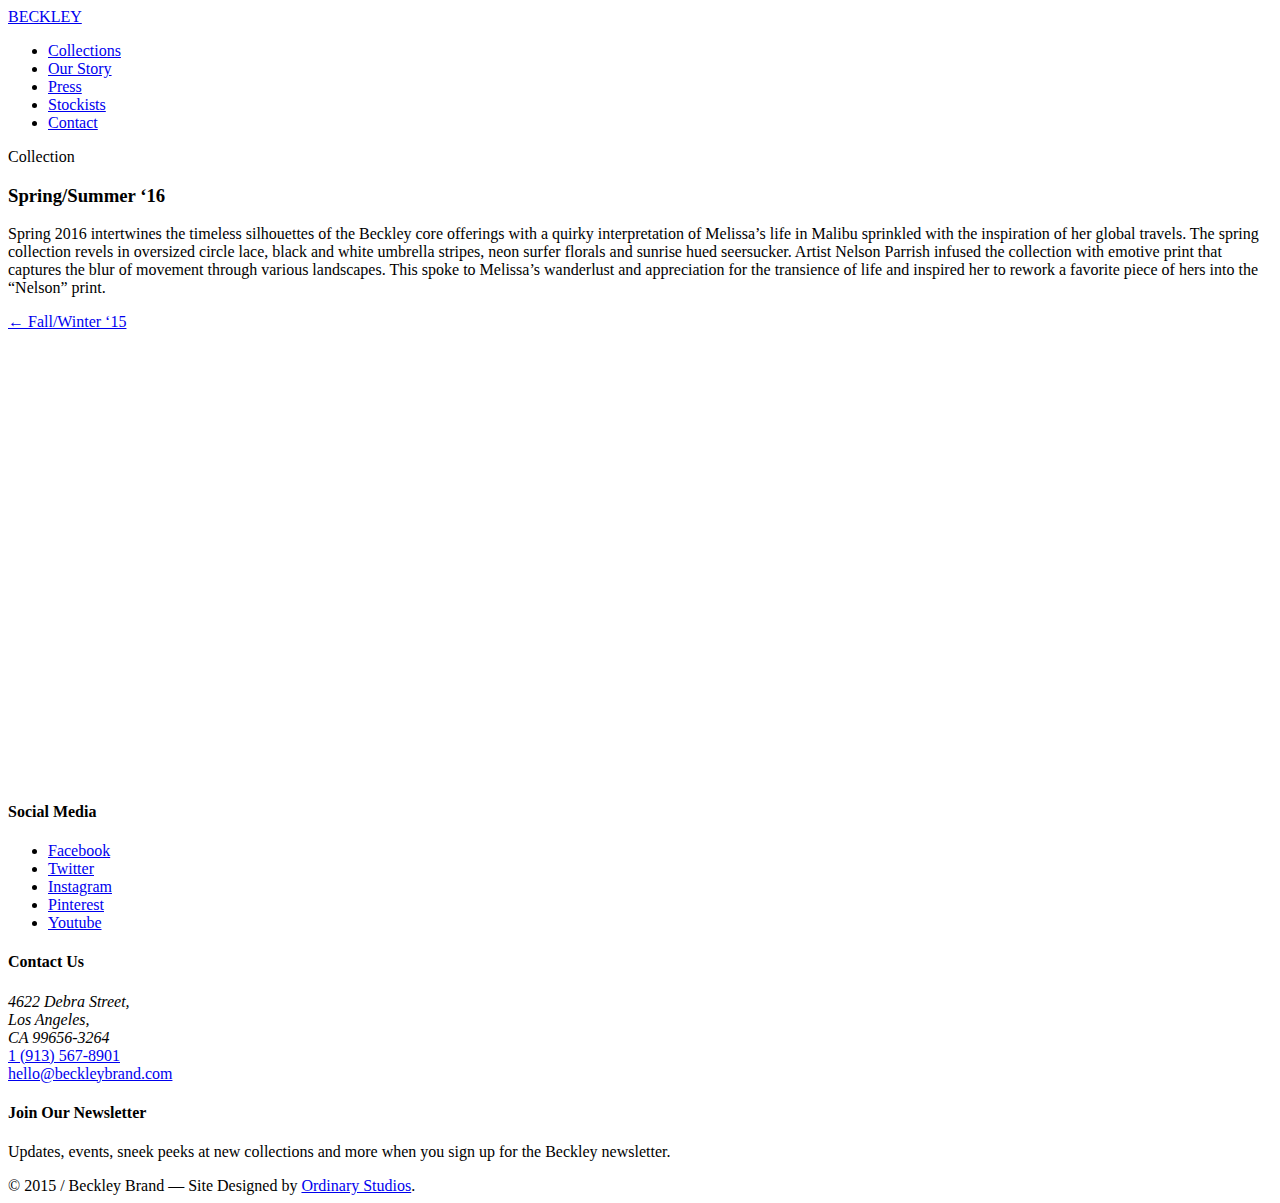
==== collections/index.html @ 103907e0 "Update styles" ====
<!doctype html>
<html>
    <head>
        <meta charset="utf-8">
        <meta http-equiv="x-ua-compatible" content="ie=edge">
        <title>Beckley</title>
        <meta name="description" content="">
        <meta name="viewport" content="width=device-width, initial-scale=1">
        <link rel="stylesheet" href="//ordinarystudios.com/beckley/styles/main.css">
    </head>
    <body>
    <header data-top="background: rgba(255,255,255,0);" data-100="background: rgba(255,255,255,.6);" class="header">
    <div class="grid">
        <div class="grid__item">
            <a href="//ordinarystudios.com/beckley/" class="brand left">BECKLEY</a>
            <ul class="grid__item primary-nav one-whole lap--two-thirds  desk--five-twelfths right">
                <li class="nav__item"><a href="//ordinarystudios.com/beckley/collections/" class="nav__link">Collections</a></li>
                <li class="nav__item"><a href="//ordinarystudios.com/beckley/our-story/" class="nav__link">Our Story</a></li>
                <li class="nav__item"><a href="//ordinarystudios.com/beckley/press/" class="nav__link">Press</a></li>
                <li class="nav__item"><a href="//ordinarystudios.com/beckley/stockists/" class="nav__link">Stockists</a></li>
                <li class="nav__item"><a href="//ordinarystudios.com/beckley/contact/" class="nav__link">Contact</a></li>
            </ul>
        </div>
    </div>
</header>
<div id="skrollr-body">
<div class="grid collection"><!-- 
	 --><div class="grid__item palm--one-whole one-third collection-copy collection-copy-fixed" id="collection-copy">
		<div class="collection-spacer"><span>Collection</span></div>
		<div class="collection-description">
			<h3>Spring/Summer &lsquo;16</h3>
			<p>Spring 2016 intertwines the timeless silhouettes of the Beckley core offerings with a quirky interpretation of Melissa&rsquo;s life in Malibu sprinkled with the inspiration of her global travels. The spring collection revels in oversized circle lace, black and white umbrella stripes, neon surfer florals and sunrise hued seersucker. Artist Nelson Parrish infused the collection with emotive print that captures the blur of movement through various landscapes. This spoke to Melissa&rsquo;s wanderlust and appreciation for the transience of life and inspired her to rework a favorite piece of hers into the “Nelson” print.</p>
		</div>
		<div class="collection-nav">
			<a href="//ordinarystudios.com/beckley/collections/fw15/">&larr; Fall/Winter &lsquo;15</a>
		</div>
	</div><!-- 
	 --><div class="grid__item collection-imagery"><!-- 
		 --><div class="grid" id="masonry" data-columns><!-- 
			 --><div class="collection-imagery__image">
				<img src="//ordinarystudios.com/beckley/images/collections/ss16/small/20s.jpg" data-image="//ordinarystudios.com/beckley/images/collections/ss16/large/20.jpg" data-caption="Billy Blazer in Striker Stripe/<br>Parker Pant in Striker Stipe" alt="">
			</div><!-- 
			 --><div class="collection-imagery__image">
				<img src="//ordinarystudios.com/beckley/images/collections/ss16/small/1s.jpg" data-image="//ordinarystudios.com/beckley/images/collections/ss16/large/1.jpg" data-caption="Main Blouse in Pacific Kipper Stripe/<br>Uni Pant in Bleach Circle Lace" alt="">
			</div><!-- 
			 --><div class="collection-imagery__image">
				<img src="//ordinarystudios.com/beckley/images/collections/ss16/small/3s.jpg" data-image="//ordinarystudios.com/beckley/images/collections/ss16/large/3.jpg" data-caption="Gwen Tank in Bleach Circle Lace/<br>Uni Pant in Ink Drummer Twill" alt="">
			</div><!-- 
			 --><div class="collection-imagery__image">
				<img src="//ordinarystudios.com/beckley/images/collections/ss16/small/4s.jpg" data-image="//ordinarystudios.com/beckley/images/collections/ss16/large/4.jpg" data-caption="Lynn Blouse in Pacific Kipper Stripe/<br>Rae Skirt in Sunrise Seersucker" alt="">
			</div><!-- 
			 --><div class="collection-imagery__image">
				<img src="//ordinarystudios.com/beckley/images/collections/ss16/small/5s.jpg" data-image="//ordinarystudios.com/beckley/images/collections/ss16/large/5.jpg" data-caption="Fern Tank in Parrish Print Crepe de Chine/<br>Meadow Shorts in Parish Print Poplin" alt="">
			</div><!-- 
			 --><div class="collection-imagery__image">
				<img src="//ordinarystudios.com/beckley/images/collections/ss16/small/6s.jpg" data-image="//ordinarystudios.com/beckley/images/collections/ss16/large/6.jpg" data-caption="Fern Tank in Parrish Print Crepe de Chine/<br>Meadow Shorts in Parish Print Poplin" alt="">
			</div><!-- 
			 --><div class="collection-imagery__image">
				<img src="//ordinarystudios.com/beckley/images/collections/ss16/small/7s.jpg" data-image="//ordinarystudios.com/beckley/images/collections/ss16/large/7.jpg" data-caption="Leva Blazer in Neon Surfer Jacquard/<br>Parker Pant in Neon Surfer Jacquard" alt="">
			</div><!-- 
			 --><div class="collection-imagery__image">
				<img src="//ordinarystudios.com/beckley/images/collections/ss16/small/8s.jpg" data-image="//ordinarystudios.com/beckley/images/collections/ss16/large/8.jpg" data-caption="Main Blouse in Ink Drummer Twill/<br>Bianca Shorts in Striker Stripe" alt="">
			</div><!-- 
			 --><div class="collection-imagery__image">
				<img src="//ordinarystudios.com/beckley/images/collections/ss16/small/9s.jpg" data-image="//ordinarystudios.com/beckley/images/collections/ss16/large/9.jpg" data-caption="Linda Jumpsuit in Tide Denim" alt="">
			</div><!-- 
			 --><div class="collection-imagery__image">
				<img src="//ordinarystudios.com/beckley/images/collections/ss16/small/10s.jpg" data-image="//ordinarystudios.com/beckley/images/collections/ss16/large/10.jpg" data-caption="Lynn Blouse in Bleach Solid Poplin" alt="">
			</div><!-- 
			 --><div class="collection-imagery__image">
				<img src="//ordinarystudios.com/beckley/images/collections/ss16/small/11s.jpg" data-image="//ordinarystudios.com/beckley/images/collections/ss16/large/11.jpg" data-caption="Lynn Blouse in Coral Crepe de Chine/<br>Meadow Shorts in Ink Stretch Cotton" alt="">
			</div><!-- 
			 --><div class="collection-imagery__image">
				<img src="//ordinarystudios.com/beckley/images/collections/ss16/small/12s.jpg" data-image="//ordinarystudios.com/beckley/images/collections/ss16/large/12.jpg" data-caption="Linda Jumpsuit in Ink Circle Lace" alt="">
			</div><!-- 
			 --><div class="collection-imagery__image">
				<img src="//ordinarystudios.com/beckley/images/collections/ss16/small/13s.jpg" data-image="//ordinarystudios.com/beckley/images/collections/ss16/large/13.jpg" data-caption="Freemont Dress in Pacific Kipper Stripe" alt="">
			</div><!-- 
			 --><div class="collection-imagery__image">
				<img src="//ordinarystudios.com/beckley/images/collections/ss16/small/14s.jpg" data-image="//ordinarystudios.com/beckley/images/collections/ss16/large/14.jpg" data-caption="Freemont Dress in Pacific Kipper Stripe" alt="">
			</div><!-- 
			 --><div class="collection-imagery__image">
				<img src="//ordinarystudios.com/beckley/images/collections/ss16/small/15s.jpg" data-image="//ordinarystudios.com/beckley/images/collections/ss16/large/15.jpg" data-caption="Cyia Romper in Sunrise Seersucker" alt="">
			</div><!-- 
			 --><div class="collection-imagery__image">
				<img src="//ordinarystudios.com/beckley/images/collections/ss16/small/16s.jpg" data-image="//ordinarystudios.com/beckley/images/collections/ss16/large/16.jpg" data-caption="India Dress in Coral Crepe de Chine" alt="">
			</div><!-- 
			 --><div class="collection-imagery__image">
				<img src="//ordinarystudios.com/beckley/images/collections/ss16/small/17s.jpg" data-image="//ordinarystudios.com/beckley/images/collections/ss16/large/17.jpg" data-caption="India Dress in Parrish Print Crepe de Chine" alt="">
			</div><!-- 
			 --><div class="collection-imagery__image">
				<img src="//ordinarystudios.com/beckley/images/collections/ss16/small/18s.jpg" data-image="//ordinarystudios.com/beckley/images/collections/ss16/large/18.jpg" data-caption="Fern Blouse in Bleach Crepe de Chine" alt="">
			</div><!-- 
			 --><div class="collection-imagery__image">
				<img src="//ordinarystudios.com/beckley/images/collections/ss16/small/2s.jpg" data-image="//ordinarystudios.com/beckley/images/collections/ss16/large/2.jpg" data-caption="Allyn Dress in Bleach Circle Lace" alt="">
			</div><!-- 
			 --><div class="collection-imagery__image">
				<img src="//ordinarystudios.com/beckley/images/collections/ss16/small/19s.jpg" data-image="//ordinarystudios.com/beckley/images/collections/ss16/large/19.jpg" data-caption="Virginia Blouse in Bleach Poplin/<br>Stella Skirt in Ink Circle Lace" alt="">
			</div><!-- 
			 --><div class="collection-imagery__image">
				<img src="//ordinarystudios.com/beckley/images/collections/ss16/small/21s.jpg" data-image="//ordinarystudios.com/beckley/images/collections/ss16/large/21.jpg" data-caption="Ginny Blouse in Tide Denim/<br>Leva Blazer in Tide Denim" alt="">
			</div><!-- 
			 --><div class="collection-imagery__image">
				<img src="//ordinarystudios.com/beckley/images/collections/ss16/small/22s.jpg" data-image="//ordinarystudios.com/beckley/images/collections/ss16/large/22.jpg" data-caption="Ginny Blouse in Tide Denim/<br>Leva Blazer in Tide Denim/<br>Bianca Shorts in Tide Denim" alt="">
			</div><!-- 
			 --><div class="collection-imagery__image">
				<img src="//ordinarystudios.com/beckley/images/collections/ss16/small/23s.jpg" data-image="//ordinarystudios.com/beckley/images/collections/ss16/large/23.jpg" data-caption="Lynn Blouse in Ink Crepe de Chine/<br>Parker Pant in Striker Stripe" alt="">
			</div><!-- 
			 --><div class="collection-imagery__image">
				<img src="//ordinarystudios.com/beckley/images/collections/ss16/small/24s.jpg" data-image="//ordinarystudios.com/beckley/images/collections/ss16/large/24.jpg" data-caption="Lynn Blouse in Ink Crepe de Chine/<br>Parker Pant in Striker Stripe" alt="">
			</div><!-- 
			 --><div class="collection-imagery__image">
				<img src="//ordinarystudios.com/beckley/images/collections/ss16/small/25s.jpg" data-image="//ordinarystudios.com/beckley/images/collections/ss16/large/25.jpg" data-caption="Ginny Blouse in Bleach Poplin/<br>Rae Skirt in Parish Print Crepe de Chine" alt="">
			</div><!-- 
		 --></div><!-- 
	 --></div><!-- 
 --></div>

<footer>
	<!-- <div id="instafeed"></div> -->
	<div data-150-end="opacity: 0;" data-end="opacity: 1;" class="grid"><!-- 
		 <div class="grid__item one-half lap--one-quarter desk--one-quarter">
			<h4>Company Links</h4>
			<ul class="serif">
				<li><a href="#">About Us</a></li>
				<li><a href="#">Terms &amp; Conditions</a></li>
				<li><a href="#">Privacy Policy</a></li>
				<li><a href="#">Press &amp; Media Kit</a></li>
				<li><a href="#">Wholesale</a></li>
			</ul>
		</div>
		 --><div class="grid__item one-half lap--one-third desk--one-third">
			<h4>Social Media</h4>
			<ul class="serif">
				<li><a target="_blank" href="//facebook.com/beckleybrand">Facebook</a></li>
				<li><a target="_blank" href="//twitter.com/beckleybrand">Twitter</a></li>
				<li><a target="_blank" href="//instagram.com/beckleybrand">Instagram</a></li>
				<li><a target="_blank" href="//pinterest.com/beckleybrand">Pinterest</a></li>
				<li><a target="_blank" href="//youtube.com/beckleybrand">Youtube</a></li>
			</ul>
		</div><!-- 
		 --><div class="grid__item one-half lap--one-third desk--one-third">
			<h4>Contact Us</h4>
			<address class="serif">
				4622 Debra Street,<br>
				Los Angeles,<br>
				CA 99656-3264
			</address>
			<a class="serif" href="tel:+19135678901">1 (913) 567-8901</a><br>
			<a class="serif" href="mailto:hello@beckleybrand.com">hello@beckleybrand.com</a>
		</div><!-- 
		 --><div class="grid__item one-half lap--one-third desk--one-third">
			<h4>Join Our Newsletter</h4>
			<p class="serif">Updates, events, sneek peeks at new collections and more when you sign up for the Beckley newsletter.</p>
		</div><!--
	 --><div class="grid__item legal">
	 	&copy; 2015 / Beckley Brand — Site Designed by <a href="//ordinarystudios.com">Ordinary Studios</a>.
	 </div><!-- 
	 --></div>
</footer>		</div>
        <script src="//ajax.googleapis.com/ajax/libs/jquery/1.11.2/jquery.min.js"></script>
        <script>window.jQuery || document.write('<script src="js/vendor/jquery-1.11.2.min.js"><\/script>')</script>
        <script src="//ordinarystudios.com/beckley/scripts/plugins.js"></script>
        <script src="//ordinarystudios.com/beckley/scripts/main.js"></script>
    </body>
</html>
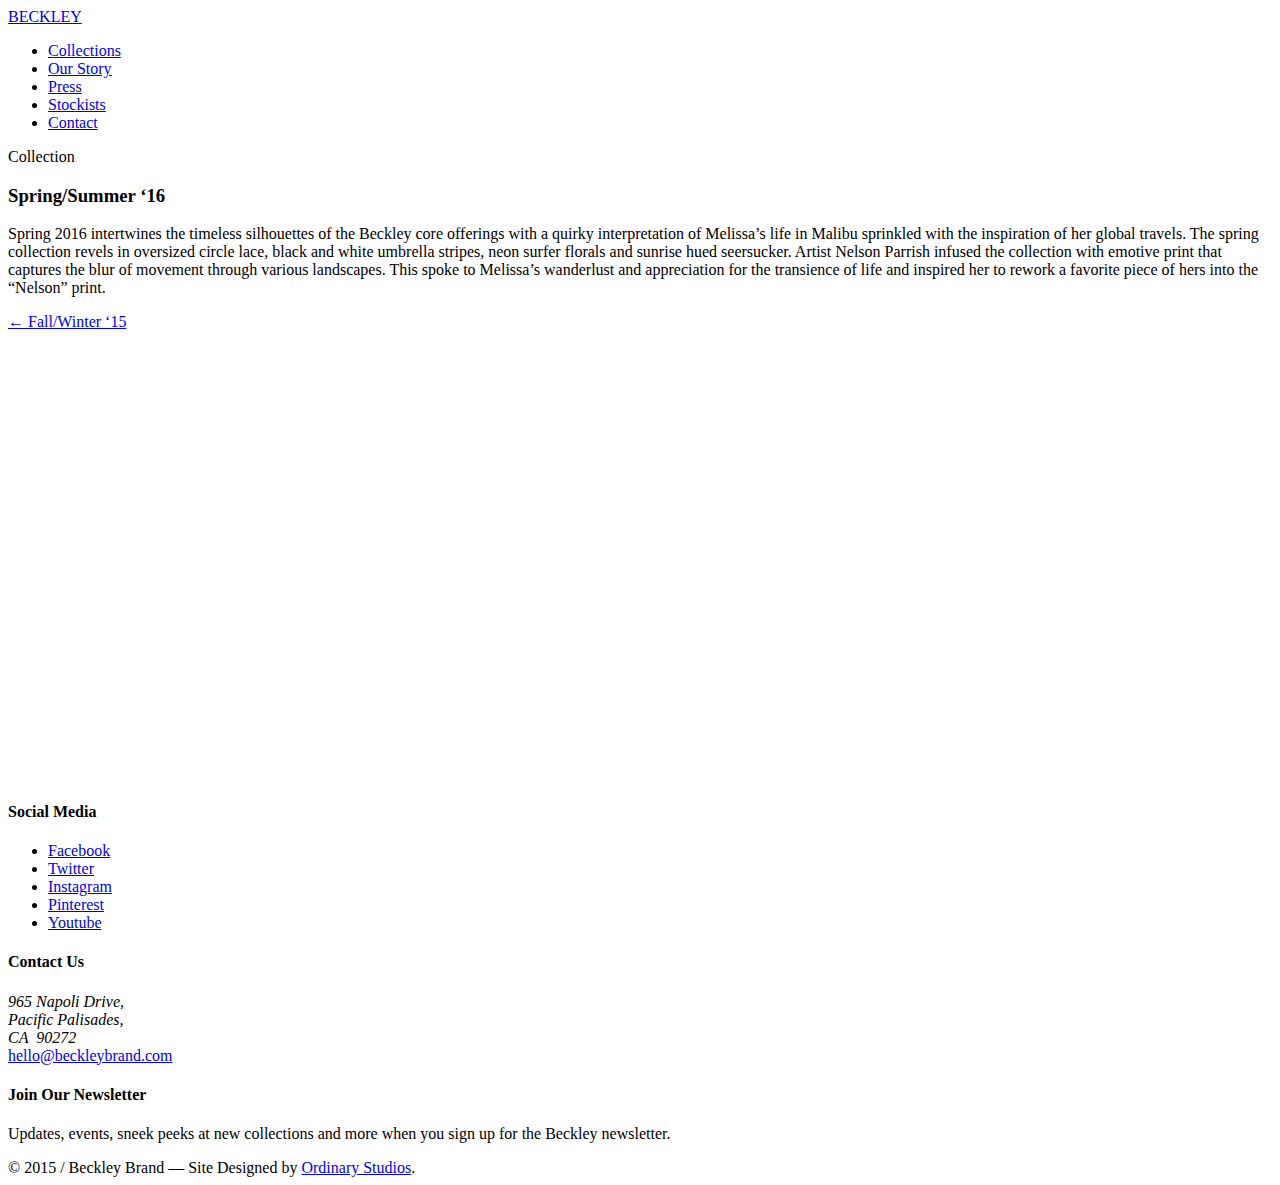
==== commit 36dc1d18: "Frontend Update" ====
--- a/collections/index.html
+++ b/collections/index.html
@@ -142,12 +142,12 @@
 		 --><div class="grid__item one-half lap--one-third desk--one-third">
 			<h4>Contact Us</h4>
 			<address class="serif">
-				4622 Debra Street,<br>
-				Los Angeles,<br>
+				965 Napoli Drive,<br>
+				Pacific Palisades,<br>
 				CA -99656-3264
+ 90272
 			</address>
-			<a class="serif" href="tel:+19135678901">1 (913) 567-8901</a><br>
+			<!-- <a class="serif" href="tel:+19135678901">1 (913) 567-8901</a><br> -->
 			<a class="serif" href="mailto:hello@beckleybrand.com">hello@beckleybrand.com</a>
 		</div><!-- 
 		 --><div class="grid__item one-half lap--one-third desk--one-third">
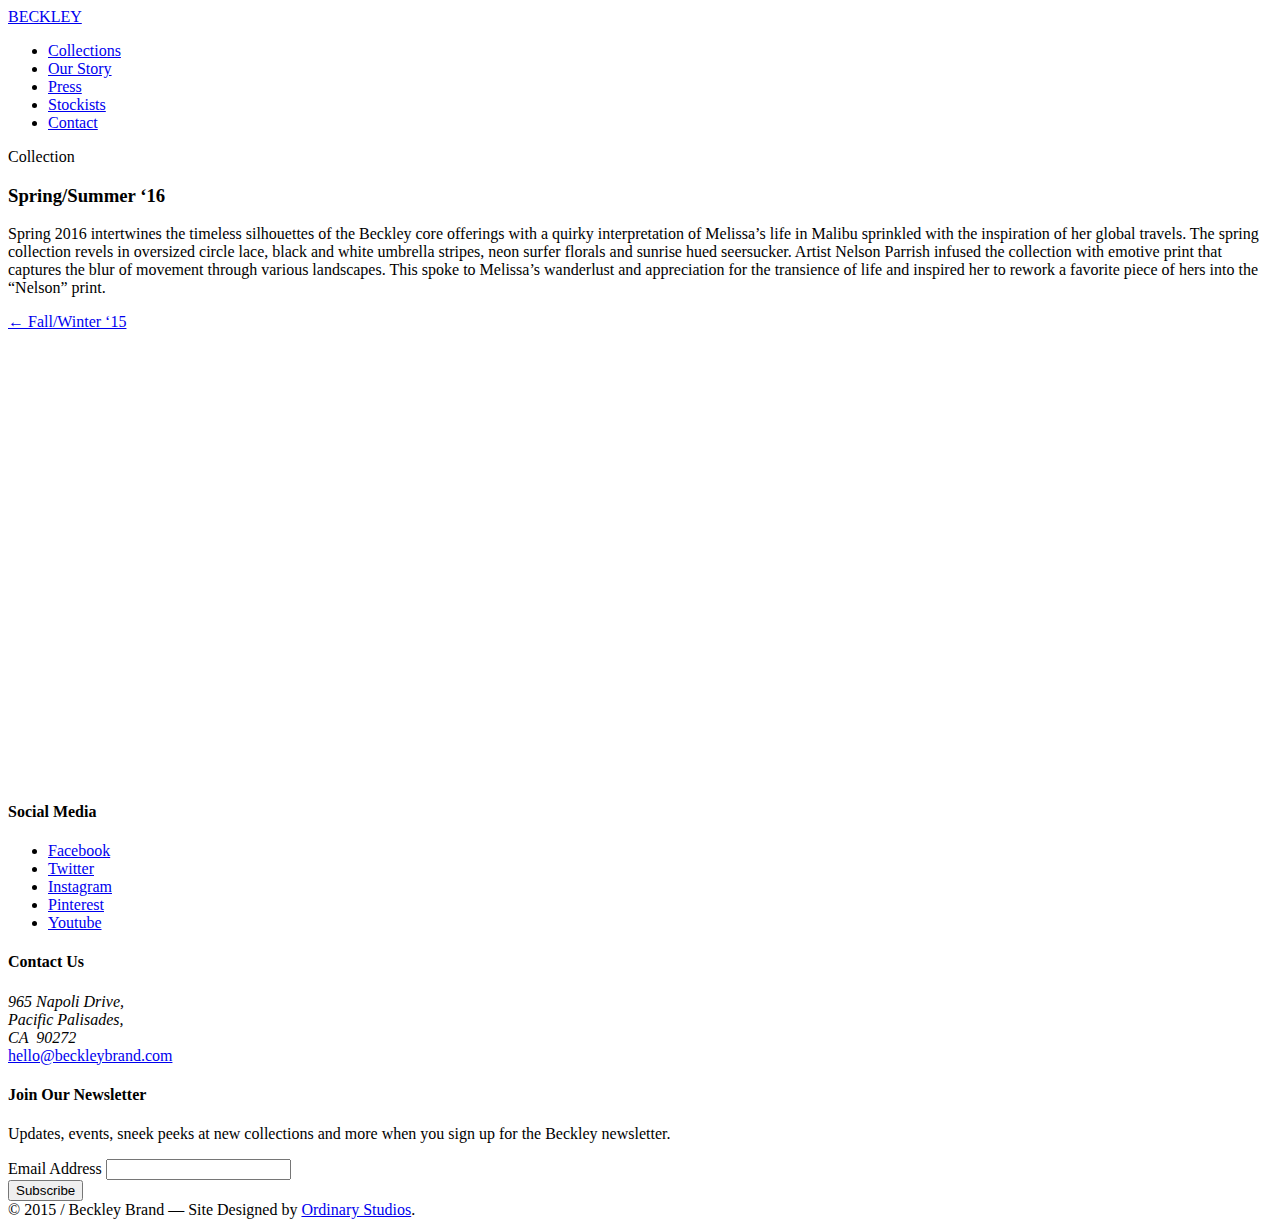
==== commit 29f8b3b6: "Frontend Update" ====
--- a/collections/index.html
+++ b/collections/index.html
@@ -12,13 +12,13 @@
     <header data-top="background: rgba(255,255,255,0);" data-100="background: rgba(255,255,255,.6);" class="header">
     <div class="grid">
         <div class="grid__item">
-            <a href="//ordinarystudios.com/beckley/" class="brand left">BECKLEY</a>
+            <a href="//beckleybrand.com/" class="brand left">BECKLEY</a>
             <ul class="grid__item primary-nav one-whole lap--two-thirds  desk--five-twelfths right">
-                <li class="nav__item"><a href="//ordinarystudios.com/beckley/collections/" class="nav__link">Collections</a></li>
-                <li class="nav__item"><a href="//ordinarystudios.com/beckley/our-story/" class="nav__link">Our Story</a></li>
-                <li class="nav__item"><a href="//ordinarystudios.com/beckley/press/" class="nav__link">Press</a></li>
-                <li class="nav__item"><a href="//ordinarystudios.com/beckley/stockists/" class="nav__link">Stockists</a></li>
-                <li class="nav__item"><a href="//ordinarystudios.com/beckley/contact/" class="nav__link">Contact</a></li>
+                <li class="nav__item"><a href="//beckleybrand.com/collections/" class="nav__link">Collections</a></li>
+                <li class="nav__item"><a href="//beckleybrand.com/our-story/" class="nav__link">Our Story</a></li>
+                <li class="nav__item"><a href="//beckleybrand.com/press/" class="nav__link">Press</a></li>
+                <li class="nav__item"><a href="//beckleybrand.com/stockists/" class="nav__link">Stockists</a></li>
+                <li class="nav__item"><a href="//beckleybrand.com/contact/" class="nav__link">Contact</a></li>
             </ul>
         </div>
     </div>
@@ -32,7 +32,7 @@
 			<p>Spring 2016 intertwines the timeless silhouettes of the Beckley core offerings with a quirky interpretation of Melissa&rsquo;s life in Malibu sprinkled with the inspiration of her global travels. The spring collection revels in oversized circle lace, black and white umbrella stripes, neon surfer florals and sunrise hued seersucker. Artist Nelson Parrish infused the collection with emotive print that captures the blur of movement through various landscapes. This spoke to Melissa&rsquo;s wanderlust and appreciation for the transience of life and inspired her to rework a favorite piece of hers into the “Nelson” print.</p>
 		</div>
 		<div class="collection-nav">
-			<a href="//ordinarystudios.com/beckley/collections/fw15/">&larr; Fall/Winter &lsquo;15</a>
+			<a href="//beckleybrand.com/collections/fw15/">&larr; Fall/Winter &lsquo;15</a>
 		</div>
 	</div><!-- 
 	 --><div class="grid__item collection-imagery"><!-- 
@@ -116,8 +116,8 @@
 	 --></div><!-- 
  --></div>
 
+<div id="instafeed"></div>
 <footer>
-	<!-- <div id="instafeed"></div> -->
 	<div data-150-end="opacity: 0;" data-end="opacity: 1;" class="grid"><!-- 
 		 <div class="grid__item one-half lap--one-quarter desk--one-quarter">
 			<h4>Company Links</h4>
@@ -153,6 +153,26 @@
 		 --><div class="grid__item one-half lap--one-third desk--one-third">
 			<h4>Join Our Newsletter</h4>
 			<p class="serif">Updates, events, sneek peeks at new collections and more when you sign up for the Beckley newsletter.</p>
+			<!-- Begin MailChimp Signup Form -->
+			<div id="mc_embed_signup">
+			<form action="//beckleybrand.us10.list-manage.com/subscribe/post?u=00d7909f00e49a43dd3214e8d&amp;id=51a4577d6b" method="post" id="mc-embedded-subscribe-form" name="mc-embedded-subscribe-form" class="validate" target="_blank" novalidate>
+			    <div id="mc_embed_signup_scroll">
+				
+			<div class="mc-field-group">
+				<label for="mce-EMAIL">Email Address </label>
+				<input type="email" value="" name="EMAIL" class="required email" id="mce-EMAIL">
+			</div>
+				<div id="mce-responses" class="clear">
+					<div class="response" id="mce-error-response" style="display:none"></div>
+					<div class="response" id="mce-success-response" style="display:none"></div>
+				</div>    <!-- real people should not fill this in and expect good things - do not remove this or risk form bot signups-->
+			    <div style="position: absolute; left: -5000px;"><input type="text" name="b_00d7909f00e49a43dd3214e8d_51a4577d6b" tabindex="-1" value=""></div>
+			    <div class="clear"><input type="submit" value="Subscribe" name="subscribe" id="mc-embedded-subscribe" class="button"></div>
+			    </div>
+			</form>
+			</div>
+
+			<!--End mc_embed_signup-->
 		</div><!--
 	 --><div class="grid__item legal">
 	 	&copy; 2015 / Beckley Brand — Site Designed by <a href="//ordinarystudios.com">Ordinary Studios</a>.
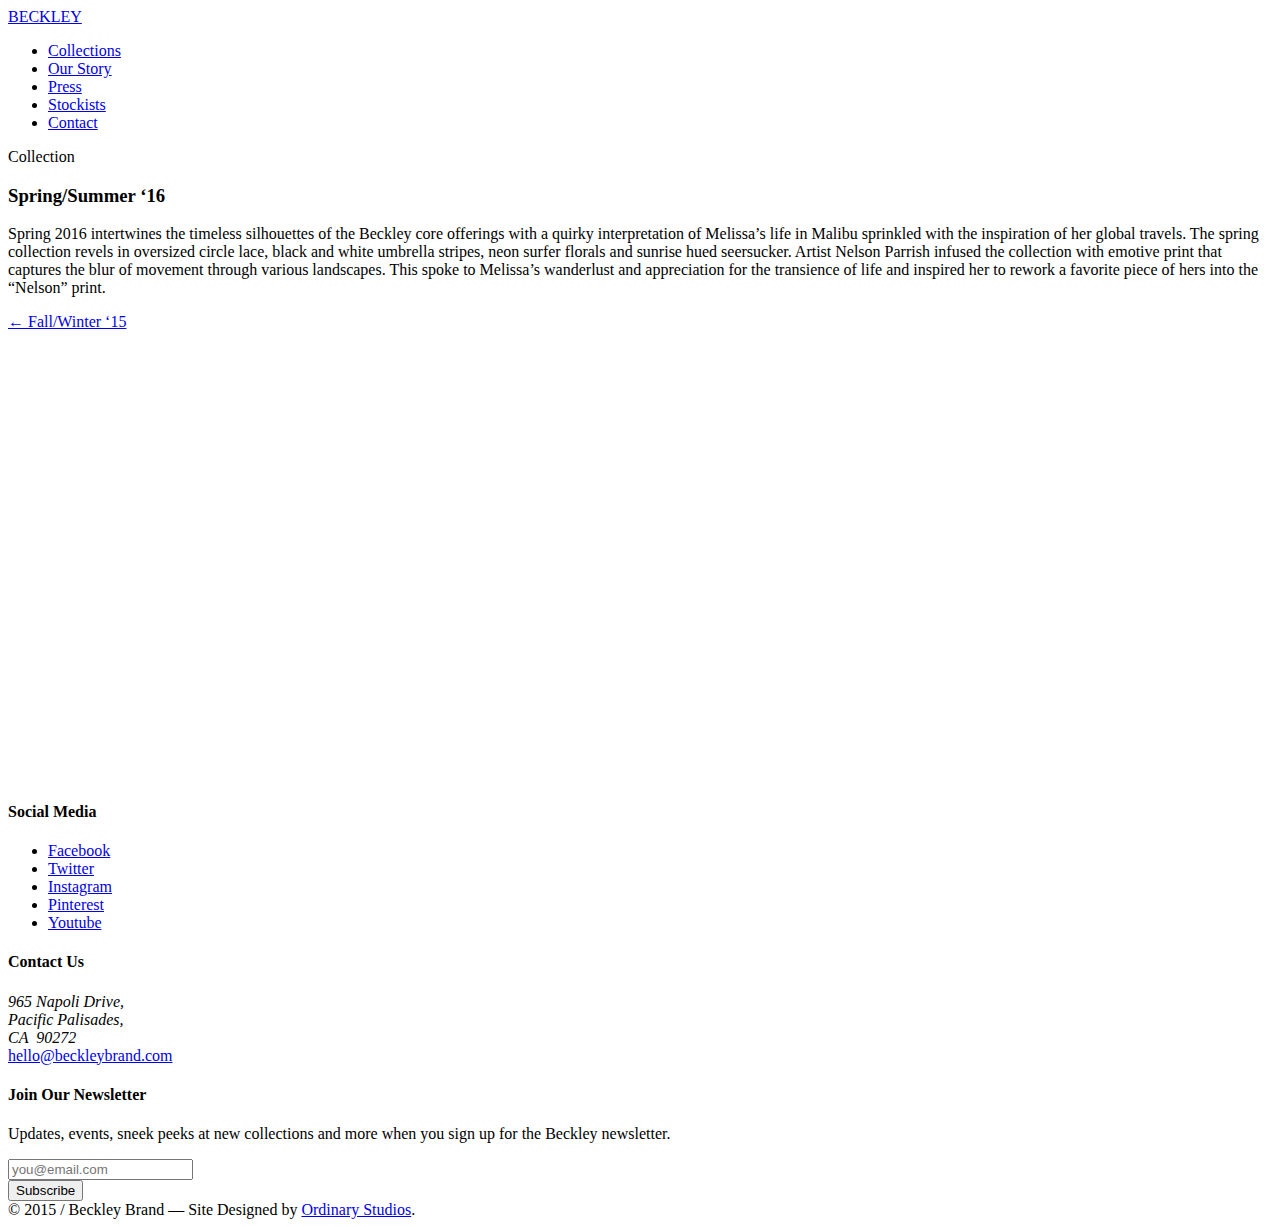
==== commit 26bf2b58: "Merge pull request #92 from ordinarystudios/master" ====
--- a/collections/index.html
+++ b/collections/index.html
@@ -159,8 +159,8 @@
 			    <div id="mc_embed_signup_scroll">
 				
 			<div class="mc-field-group">
-				<label for="mce-EMAIL">Email Address </label>
-				<input type="email" value="" name="EMAIL" class="required email" id="mce-EMAIL">
+				<!-- <label for="mce-EMAIL">Email Address </label> -->
+				<input type="email" value="" name="EMAIL" class="required email bottom-line-only" id="mce-EMAIL" placeholder="you@email.com">
 			</div>
 				<div id="mce-responses" class="clear">
 					<div class="response" id="mce-error-response" style="display:none"></div>
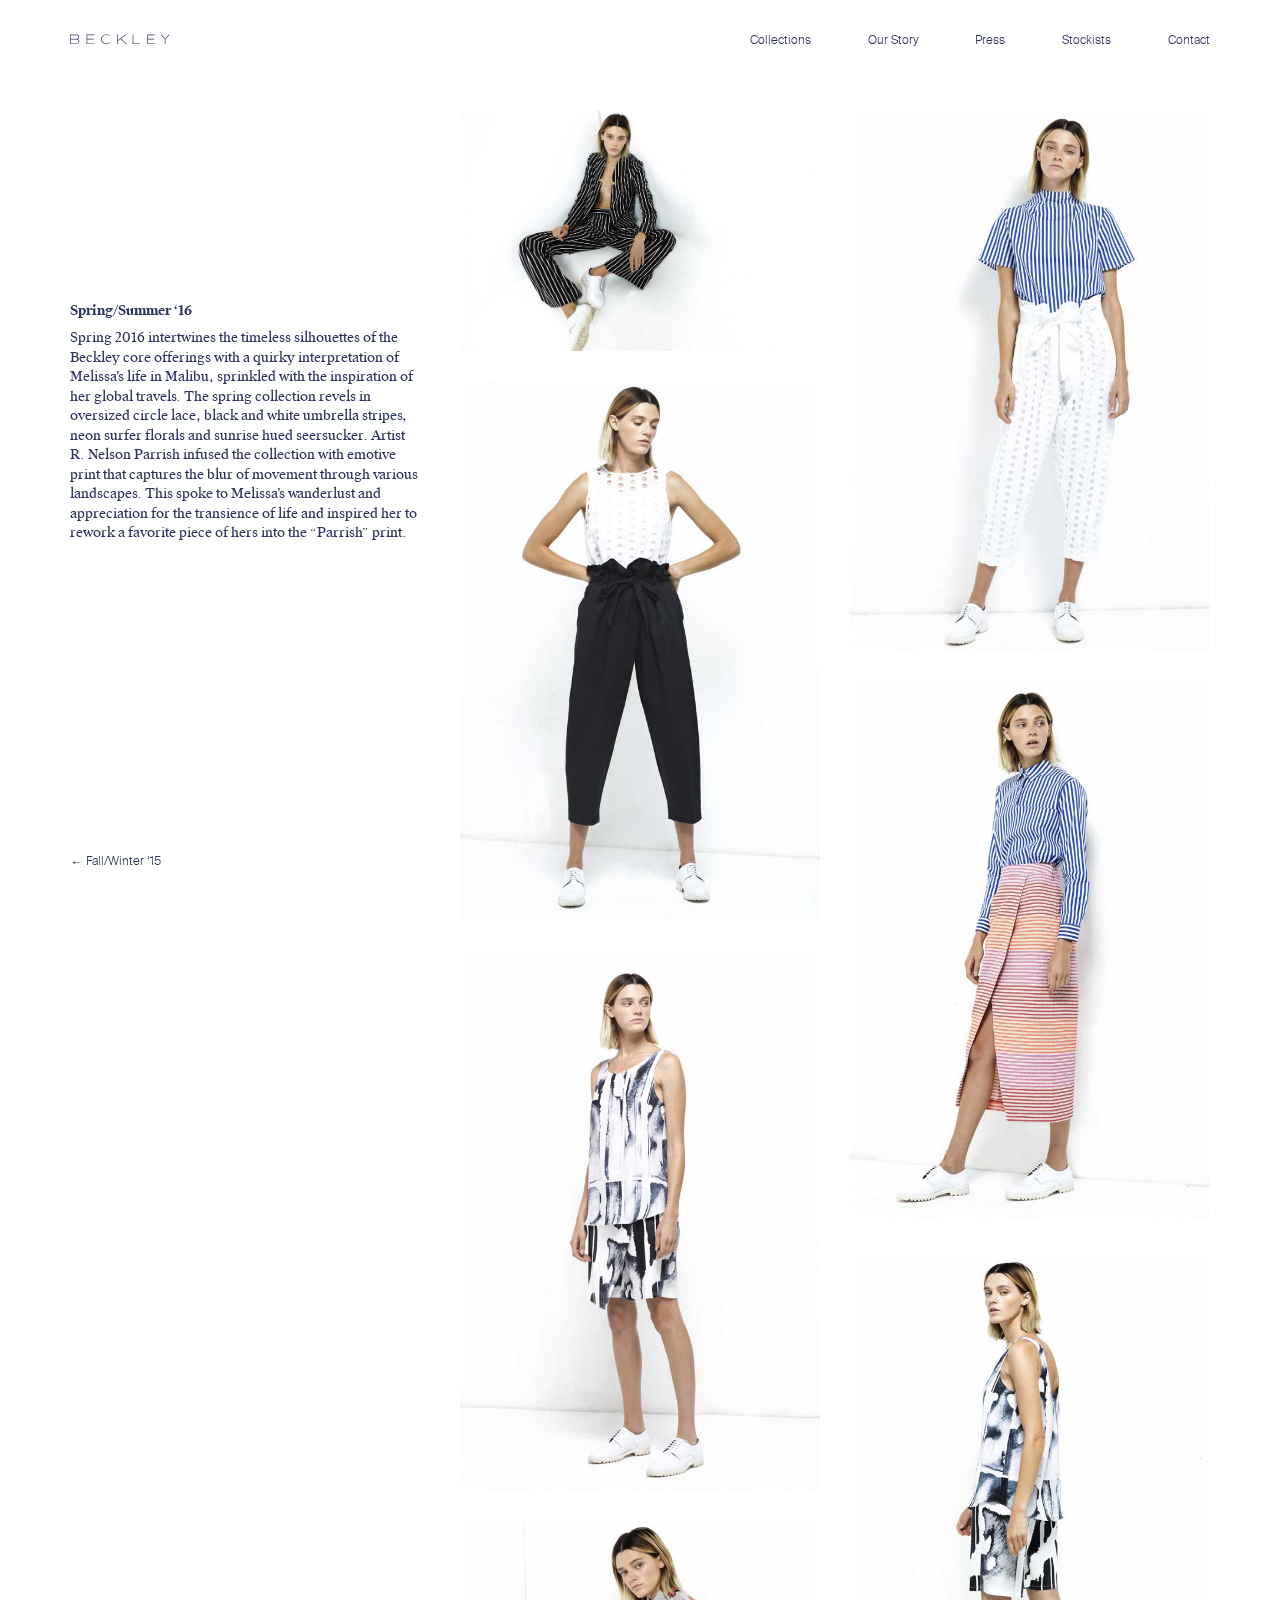
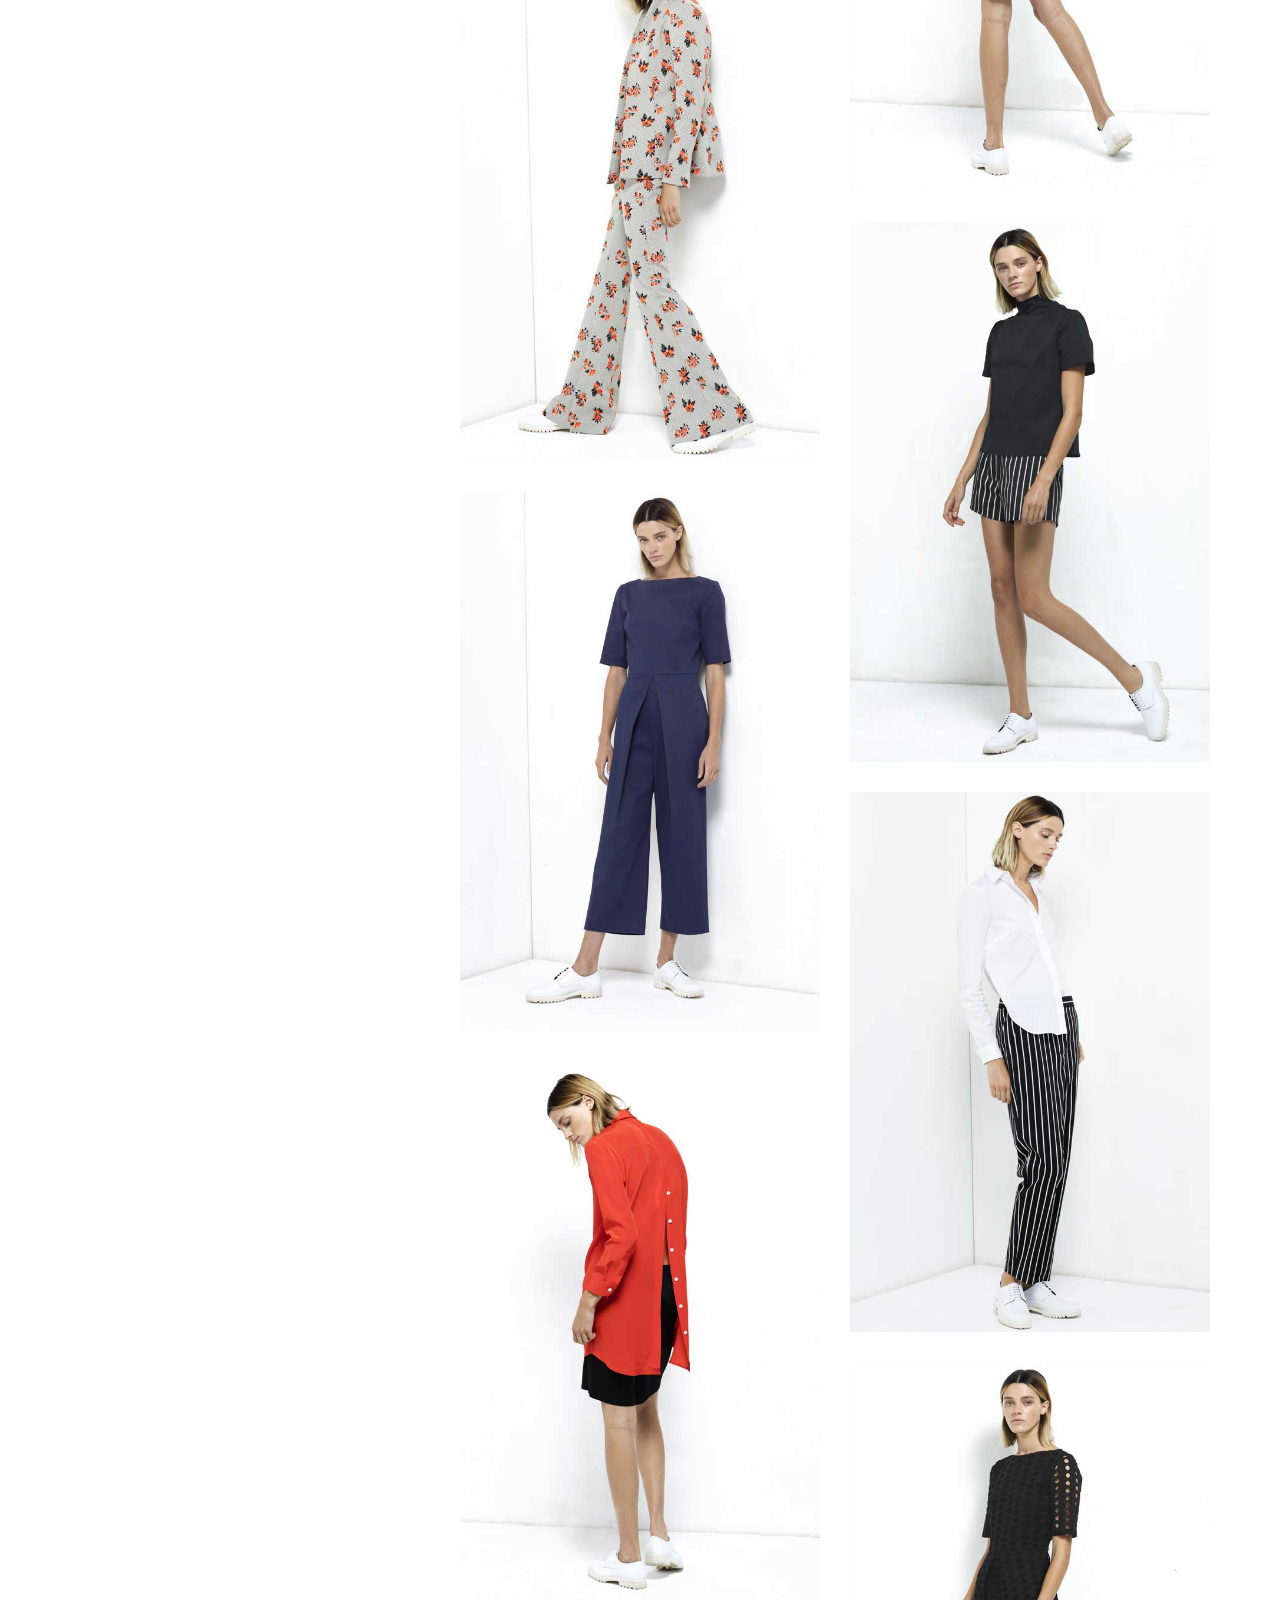
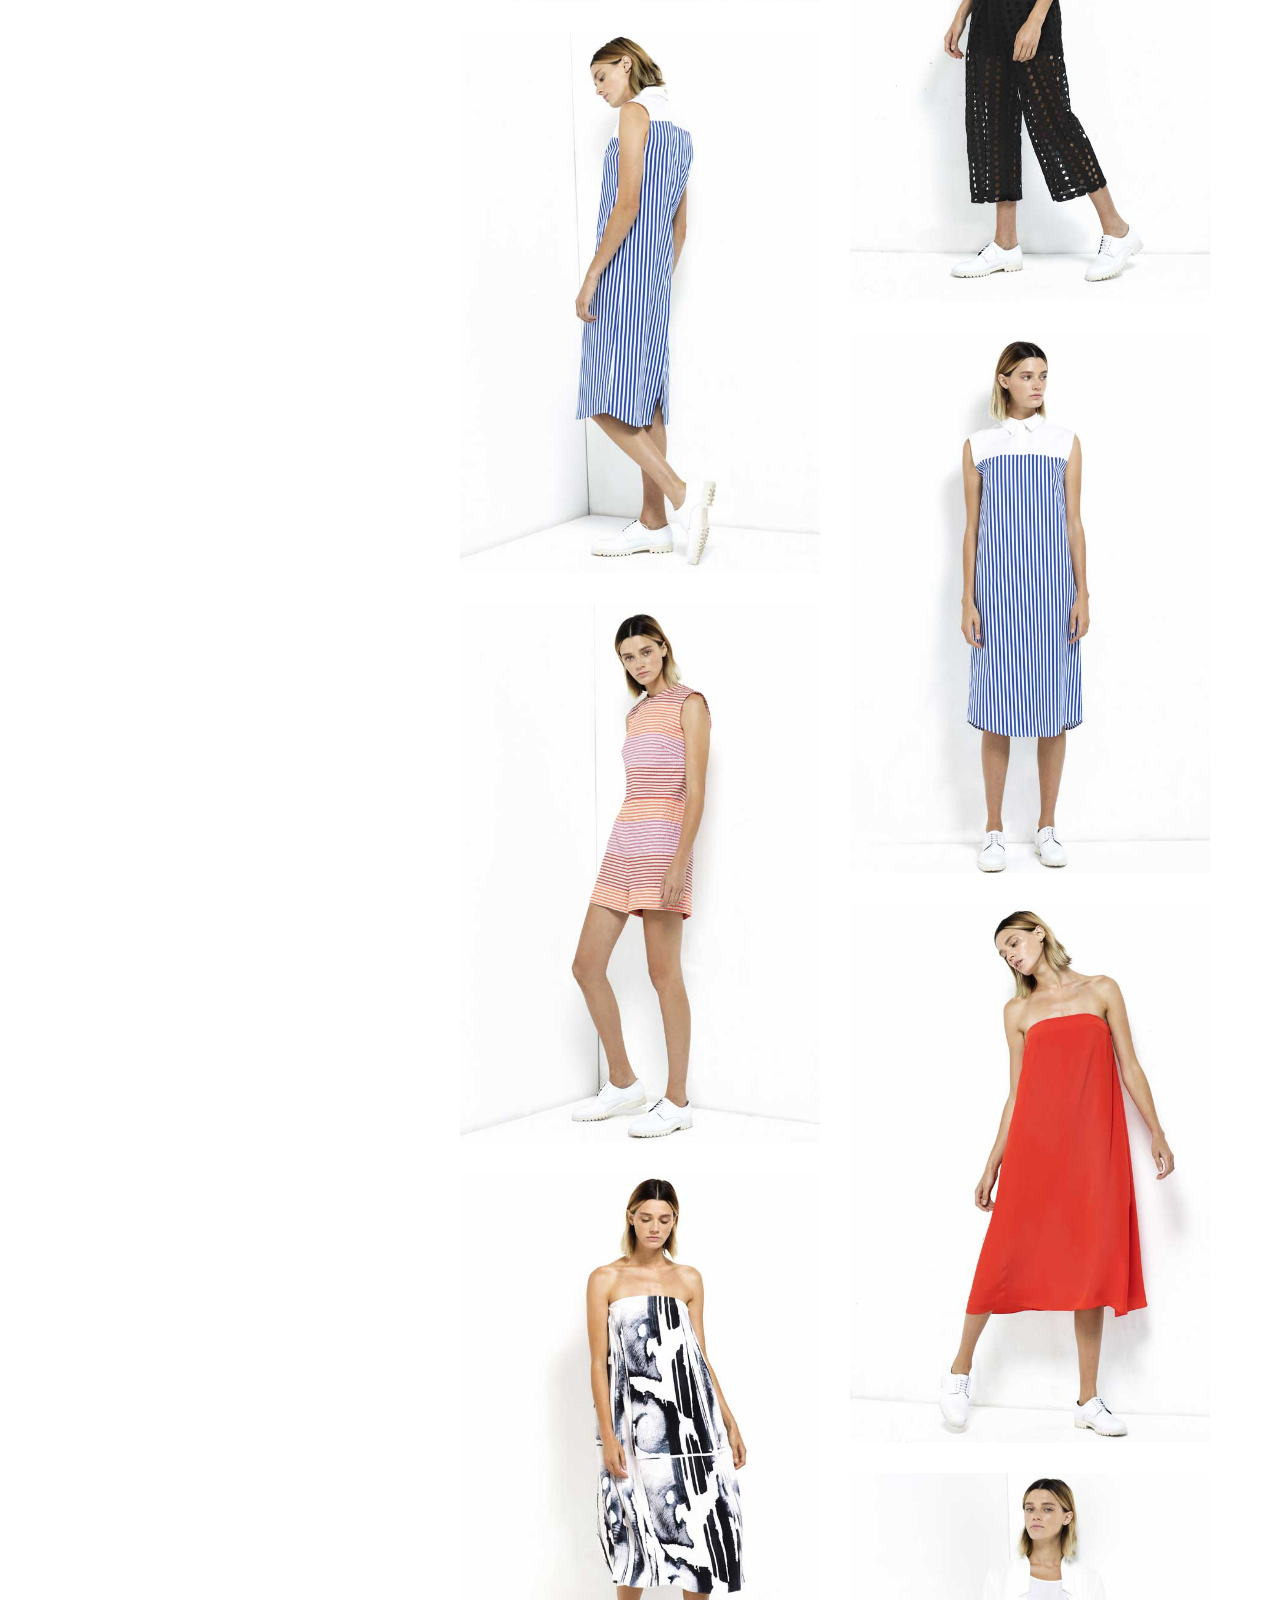
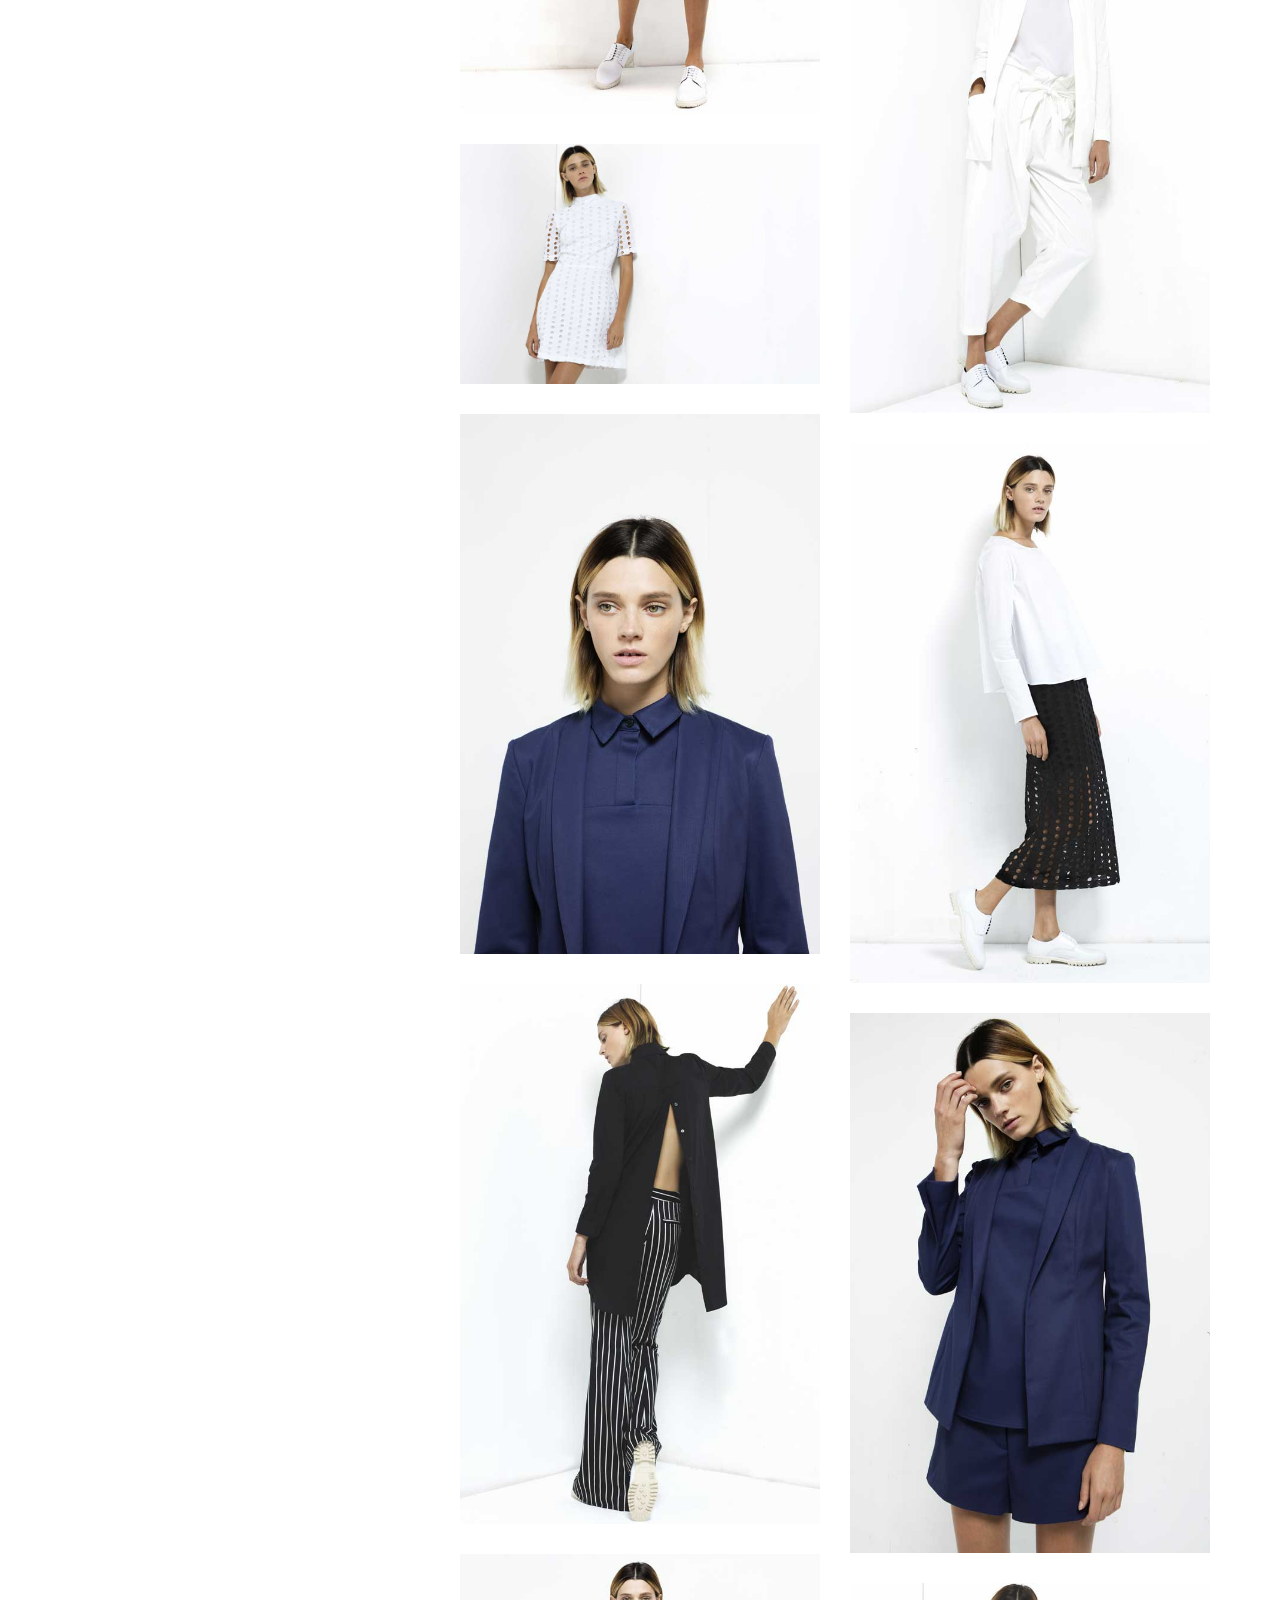
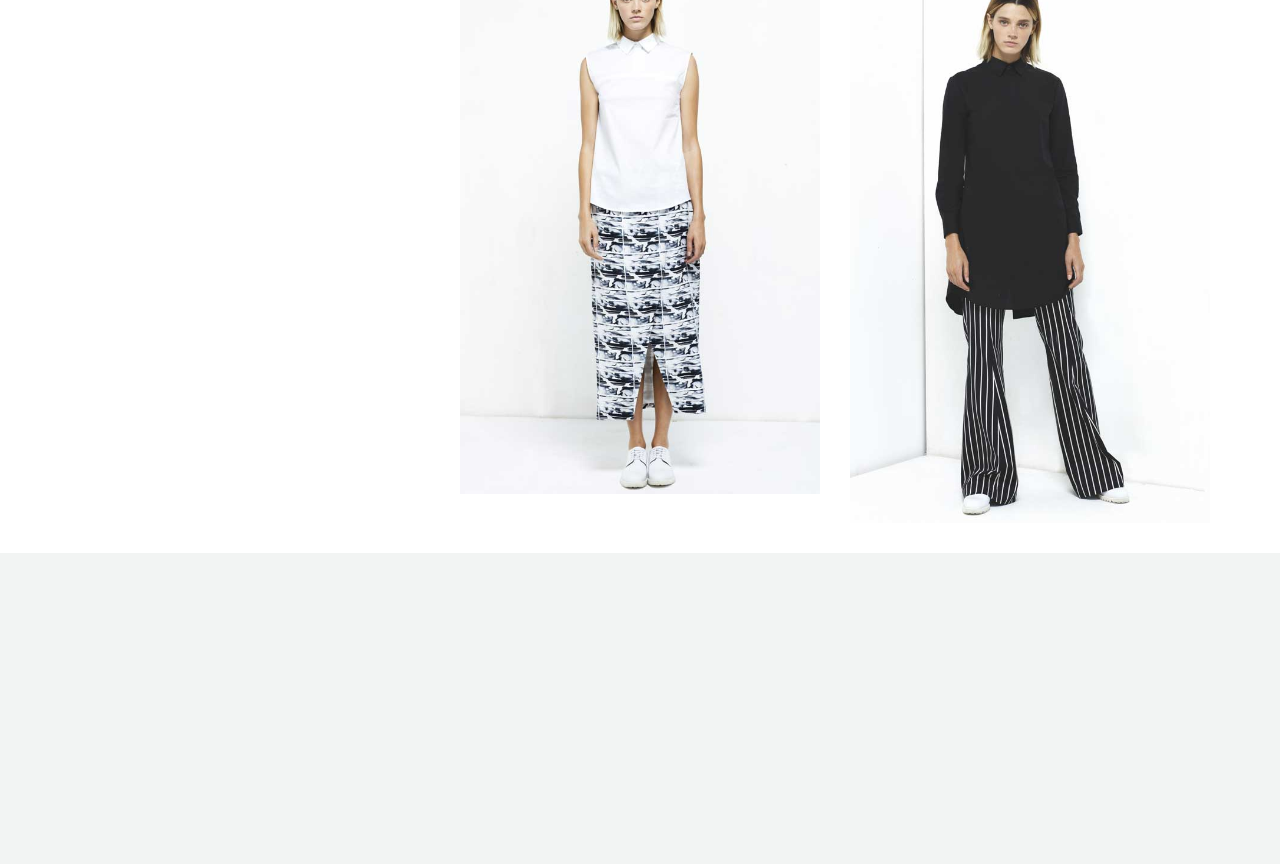
==== commit 1294bb6c: "Final commit" ====
--- a/collections/index.html
+++ b/collections/index.html
@@ -6,19 +6,19 @@
         <title>Beckley</title>
         <meta name="description" content="">
         <meta name="viewport" content="width=device-width, initial-scale=1">
-        <link rel="stylesheet" href="//ordinarystudios.com/beckley/styles/main.css">
+        <link rel="stylesheet" href="/styles/main.css">
     </head>
     <body>
     <header data-top="background: rgba(255,255,255,0);" data-100="background: rgba(255,255,255,.6);" class="header">
     <div class="grid">
         <div class="grid__item">
-            <a href="//beckleybrand.com/" class="brand left">BECKLEY</a>
+            <a href="/" class="brand left">BECKLEY</a>
             <ul class="grid__item primary-nav one-whole lap--two-thirds  desk--five-twelfths right">
-                <li class="nav__item"><a href="//beckleybrand.com/collections/" class="nav__link">Collections</a></li>
-                <li class="nav__item"><a href="//beckleybrand.com/our-story/" class="nav__link">Our Story</a></li>
-                <li class="nav__item"><a href="//beckleybrand.com/press/" class="nav__link">Press</a></li>
-                <li class="nav__item"><a href="//beckleybrand.com/stockists/" class="nav__link">Stockists</a></li>
-                <li class="nav__item"><a href="//beckleybrand.com/contact/" class="nav__link">Contact</a></li>
+                <li class="nav__item"><a href="/collections/" class="nav__link">Collections</a></li>
+                <li class="nav__item"><a href="/our-story/" class="nav__link">Our Story</a></li>
+                <li class="nav__item"><a href="/press/" class="nav__link">Press</a></li>
+                <li class="nav__item"><a href="/stockists/" class="nav__link">Stockists</a></li>
+                <li class="nav__item"><a href="/contact/" class="nav__link">Contact</a></li>
             </ul>
         </div>
     </div>
@@ -29,88 +29,88 @@
 		<div class="collection-spacer"><span>Collection</span></div>
 		<div class="collection-description">
 			<h3>Spring/Summer &lsquo;16</h3>
-			<p>Spring 2016 intertwines the timeless silhouettes of the Beckley core offerings with a quirky interpretation of Melissa&rsquo;s life in Malibu sprinkled with the inspiration of her global travels. The spring collection revels in oversized circle lace, black and white umbrella stripes, neon surfer florals and sunrise hued seersucker. Artist Nelson Parrish infused the collection with emotive print that captures the blur of movement through various landscapes. This spoke to Melissa&rsquo;s wanderlust and appreciation for the transience of life and inspired her to rework a favorite piece of hers into the “Nelson” print.</p>
+			<p>Spring 2016 intertwines the timeless silhouettes of the Beckley core offerings with a quirky interpretation of Melissa&rsquo;s life in Malibu, sprinkled with the inspiration of her global travels. The spring collection revels in oversized circle lace, black and white umbrella stripes, neon surfer florals and sunrise hued seersucker. Artist R. Nelson Parrish infused the collection with emotive print that captures the blur of movement through various landscapes. This spoke to Melissa&rsquo;s wanderlust and appreciation for the transience of life and inspired her to rework a favorite piece of hers into the &ldquo;Parrish&rdquo; print.</p>
 		</div>
 		<div class="collection-nav">
-			<a href="//beckleybrand.com/collections/fw15/">&larr; Fall/Winter &lsquo;15</a>
+			<a href="/collections/fw15/">&larr; Fall/Winter &lsquo;15</a>
 		</div>
 	</div><!-- 
 	 --><div class="grid__item collection-imagery"><!-- 
 		 --><div class="grid" id="masonry" data-columns><!-- 
 			 --><div class="collection-imagery__image">
-				<img src="//ordinarystudios.com/beckley/images/collections/ss16/small/20s.jpg" data-image="//ordinarystudios.com/beckley/images/collections/ss16/large/20.jpg" data-caption="Billy Blazer in Striker Stripe/<br>Parker Pant in Striker Stipe" alt="">
-			</div><!-- 
-			 --><div class="collection-imagery__image">
-				<img src="//ordinarystudios.com/beckley/images/collections/ss16/small/1s.jpg" data-image="//ordinarystudios.com/beckley/images/collections/ss16/large/1.jpg" data-caption="Main Blouse in Pacific Kipper Stripe/<br>Uni Pant in Bleach Circle Lace" alt="">
-			</div><!-- 
-			 --><div class="collection-imagery__image">
-				<img src="//ordinarystudios.com/beckley/images/collections/ss16/small/3s.jpg" data-image="//ordinarystudios.com/beckley/images/collections/ss16/large/3.jpg" data-caption="Gwen Tank in Bleach Circle Lace/<br>Uni Pant in Ink Drummer Twill" alt="">
-			</div><!-- 
-			 --><div class="collection-imagery__image">
-				<img src="//ordinarystudios.com/beckley/images/collections/ss16/small/4s.jpg" data-image="//ordinarystudios.com/beckley/images/collections/ss16/large/4.jpg" data-caption="Lynn Blouse in Pacific Kipper Stripe/<br>Rae Skirt in Sunrise Seersucker" alt="">
-			</div><!-- 
-			 --><div class="collection-imagery__image">
-				<img src="//ordinarystudios.com/beckley/images/collections/ss16/small/5s.jpg" data-image="//ordinarystudios.com/beckley/images/collections/ss16/large/5.jpg" data-caption="Fern Tank in Parrish Print Crepe de Chine/<br>Meadow Shorts in Parish Print Poplin" alt="">
-			</div><!-- 
-			 --><div class="collection-imagery__image">
-				<img src="//ordinarystudios.com/beckley/images/collections/ss16/small/6s.jpg" data-image="//ordinarystudios.com/beckley/images/collections/ss16/large/6.jpg" data-caption="Fern Tank in Parrish Print Crepe de Chine/<br>Meadow Shorts in Parish Print Poplin" alt="">
-			</div><!-- 
-			 --><div class="collection-imagery__image">
-				<img src="//ordinarystudios.com/beckley/images/collections/ss16/small/7s.jpg" data-image="//ordinarystudios.com/beckley/images/collections/ss16/large/7.jpg" data-caption="Leva Blazer in Neon Surfer Jacquard/<br>Parker Pant in Neon Surfer Jacquard" alt="">
-			</div><!-- 
-			 --><div class="collection-imagery__image">
-				<img src="//ordinarystudios.com/beckley/images/collections/ss16/small/8s.jpg" data-image="//ordinarystudios.com/beckley/images/collections/ss16/large/8.jpg" data-caption="Main Blouse in Ink Drummer Twill/<br>Bianca Shorts in Striker Stripe" alt="">
-			</div><!-- 
-			 --><div class="collection-imagery__image">
-				<img src="//ordinarystudios.com/beckley/images/collections/ss16/small/9s.jpg" data-image="//ordinarystudios.com/beckley/images/collections/ss16/large/9.jpg" data-caption="Linda Jumpsuit in Tide Denim" alt="">
-			</div><!-- 
-			 --><div class="collection-imagery__image">
-				<img src="//ordinarystudios.com/beckley/images/collections/ss16/small/10s.jpg" data-image="//ordinarystudios.com/beckley/images/collections/ss16/large/10.jpg" data-caption="Lynn Blouse in Bleach Solid Poplin" alt="">
-			</div><!-- 
-			 --><div class="collection-imagery__image">
-				<img src="//ordinarystudios.com/beckley/images/collections/ss16/small/11s.jpg" data-image="//ordinarystudios.com/beckley/images/collections/ss16/large/11.jpg" data-caption="Lynn Blouse in Coral Crepe de Chine/<br>Meadow Shorts in Ink Stretch Cotton" alt="">
-			</div><!-- 
-			 --><div class="collection-imagery__image">
-				<img src="//ordinarystudios.com/beckley/images/collections/ss16/small/12s.jpg" data-image="//ordinarystudios.com/beckley/images/collections/ss16/large/12.jpg" data-caption="Linda Jumpsuit in Ink Circle Lace" alt="">
-			</div><!-- 
-			 --><div class="collection-imagery__image">
-				<img src="//ordinarystudios.com/beckley/images/collections/ss16/small/13s.jpg" data-image="//ordinarystudios.com/beckley/images/collections/ss16/large/13.jpg" data-caption="Freemont Dress in Pacific Kipper Stripe" alt="">
-			</div><!-- 
-			 --><div class="collection-imagery__image">
-				<img src="//ordinarystudios.com/beckley/images/collections/ss16/small/14s.jpg" data-image="//ordinarystudios.com/beckley/images/collections/ss16/large/14.jpg" data-caption="Freemont Dress in Pacific Kipper Stripe" alt="">
-			</div><!-- 
-			 --><div class="collection-imagery__image">
-				<img src="//ordinarystudios.com/beckley/images/collections/ss16/small/15s.jpg" data-image="//ordinarystudios.com/beckley/images/collections/ss16/large/15.jpg" data-caption="Cyia Romper in Sunrise Seersucker" alt="">
-			</div><!-- 
-			 --><div class="collection-imagery__image">
-				<img src="//ordinarystudios.com/beckley/images/collections/ss16/small/16s.jpg" data-image="//ordinarystudios.com/beckley/images/collections/ss16/large/16.jpg" data-caption="India Dress in Coral Crepe de Chine" alt="">
-			</div><!-- 
-			 --><div class="collection-imagery__image">
-				<img src="//ordinarystudios.com/beckley/images/collections/ss16/small/17s.jpg" data-image="//ordinarystudios.com/beckley/images/collections/ss16/large/17.jpg" data-caption="India Dress in Parrish Print Crepe de Chine" alt="">
-			</div><!-- 
-			 --><div class="collection-imagery__image">
-				<img src="//ordinarystudios.com/beckley/images/collections/ss16/small/18s.jpg" data-image="//ordinarystudios.com/beckley/images/collections/ss16/large/18.jpg" data-caption="Fern Blouse in Bleach Crepe de Chine" alt="">
-			</div><!-- 
-			 --><div class="collection-imagery__image">
-				<img src="//ordinarystudios.com/beckley/images/collections/ss16/small/2s.jpg" data-image="//ordinarystudios.com/beckley/images/collections/ss16/large/2.jpg" data-caption="Allyn Dress in Bleach Circle Lace" alt="">
-			</div><!-- 
-			 --><div class="collection-imagery__image">
-				<img src="//ordinarystudios.com/beckley/images/collections/ss16/small/19s.jpg" data-image="//ordinarystudios.com/beckley/images/collections/ss16/large/19.jpg" data-caption="Virginia Blouse in Bleach Poplin/<br>Stella Skirt in Ink Circle Lace" alt="">
-			</div><!-- 
-			 --><div class="collection-imagery__image">
-				<img src="//ordinarystudios.com/beckley/images/collections/ss16/small/21s.jpg" data-image="//ordinarystudios.com/beckley/images/collections/ss16/large/21.jpg" data-caption="Ginny Blouse in Tide Denim/<br>Leva Blazer in Tide Denim" alt="">
-			</div><!-- 
-			 --><div class="collection-imagery__image">
-				<img src="//ordinarystudios.com/beckley/images/collections/ss16/small/22s.jpg" data-image="//ordinarystudios.com/beckley/images/collections/ss16/large/22.jpg" data-caption="Ginny Blouse in Tide Denim/<br>Leva Blazer in Tide Denim/<br>Bianca Shorts in Tide Denim" alt="">
-			</div><!-- 
-			 --><div class="collection-imagery__image">
-				<img src="//ordinarystudios.com/beckley/images/collections/ss16/small/23s.jpg" data-image="//ordinarystudios.com/beckley/images/collections/ss16/large/23.jpg" data-caption="Lynn Blouse in Ink Crepe de Chine/<br>Parker Pant in Striker Stripe" alt="">
-			</div><!-- 
-			 --><div class="collection-imagery__image">
-				<img src="//ordinarystudios.com/beckley/images/collections/ss16/small/24s.jpg" data-image="//ordinarystudios.com/beckley/images/collections/ss16/large/24.jpg" data-caption="Lynn Blouse in Ink Crepe de Chine/<br>Parker Pant in Striker Stripe" alt="">
-			</div><!-- 
-			 --><div class="collection-imagery__image">
-				<img src="//ordinarystudios.com/beckley/images/collections/ss16/small/25s.jpg" data-image="//ordinarystudios.com/beckley/images/collections/ss16/large/25.jpg" data-caption="Ginny Blouse in Bleach Poplin/<br>Rae Skirt in Parish Print Crepe de Chine" alt="">
+				<img src="/images/collections/ss16/small/20s.jpg" data-image="/images/collections/ss16/large/20.jpg" data-caption="Billy Blazer in Striker Stripe/<br>Parker Pant in Striker Stipe" alt="">
+			</div><!-- 
+			 --><div class="collection-imagery__image">
+				<img src="/images/collections/ss16/small/1s.jpg" data-image="/images/collections/ss16/large/1.jpg" data-caption="Main Blouse in Pacific Kipper Stripe/<br>Uni Pant in Bleach Circle Lace" alt="">
+			</div><!-- 
+			 --><div class="collection-imagery__image">
+				<img src="/images/collections/ss16/small/3s.jpg" data-image="/images/collections/ss16/large/3.jpg" data-caption="Gwen Tank in Bleach Circle Lace/<br>Uni Pant in Ink Drummer Twill" alt="">
+			</div><!-- 
+			 --><div class="collection-imagery__image">
+				<img src="/images/collections/ss16/small/4s.jpg" data-image="/images/collections/ss16/large/4.jpg" data-caption="Lynn Blouse in Pacific Kipper Stripe/<br>Rae Skirt in Sunrise Seersucker" alt="">
+			</div><!-- 
+			 --><div class="collection-imagery__image">
+				<img src="/images/collections/ss16/small/5s.jpg" data-image="/images/collections/ss16/large/5.jpg" data-caption="Fern Tank in Parrish Print Crepe de Chine/<br>Meadow Shorts in Parish Print Poplin" alt="">
+			</div><!-- 
+			 --><div class="collection-imagery__image">
+				<img src="/images/collections/ss16/small/6s.jpg" data-image="/images/collections/ss16/large/6.jpg" data-caption="Fern Tank in Parrish Print Crepe de Chine/<br>Meadow Shorts in Parish Print Poplin" alt="">
+			</div><!-- 
+			 --><div class="collection-imagery__image">
+				<img src="/images/collections/ss16/small/7s.jpg" data-image="/images/collections/ss16/large/7.jpg" data-caption="Leva Blazer in Neon Surfer Jacquard/<br>Parker Pant in Neon Surfer Jacquard" alt="">
+			</div><!-- 
+			 --><div class="collection-imagery__image">
+				<img src="/images/collections/ss16/small/8s.jpg" data-image="/images/collections/ss16/large/8.jpg" data-caption="Main Blouse in Ink Drummer Twill/<br>Bianca Shorts in Striker Stripe" alt="">
+			</div><!-- 
+			 --><div class="collection-imagery__image">
+				<img src="/images/collections/ss16/small/9s.jpg" data-image="/images/collections/ss16/large/9.jpg" data-caption="Linda Jumpsuit in Tide Denim" alt="">
+			</div><!-- 
+			 --><div class="collection-imagery__image">
+				<img src="/images/collections/ss16/small/10s.jpg" data-image="/images/collections/ss16/large/10.jpg" data-caption="Lynn Blouse in Bleach Solid Poplin" alt="">
+			</div><!-- 
+			 --><div class="collection-imagery__image">
+				<img src="/images/collections/ss16/small/11s.jpg" data-image="/images/collections/ss16/large/11.jpg" data-caption="Lynn Blouse in Coral Crepe de Chine/<br>Meadow Shorts in Ink Stretch Cotton" alt="">
+			</div><!-- 
+			 --><div class="collection-imagery__image">
+				<img src="/images/collections/ss16/small/12s.jpg" data-image="/images/collections/ss16/large/12.jpg" data-caption="Linda Jumpsuit in Ink Circle Lace" alt="">
+			</div><!-- 
+			 --><div class="collection-imagery__image">
+				<img src="/images/collections/ss16/small/13s.jpg" data-image="/images/collections/ss16/large/13.jpg" data-caption="Freemont Dress in Pacific Kipper Stripe" alt="">
+			</div><!-- 
+			 --><div class="collection-imagery__image">
+				<img src="/images/collections/ss16/small/14s.jpg" data-image="/images/collections/ss16/large/14.jpg" data-caption="Freemont Dress in Pacific Kipper Stripe" alt="">
+			</div><!-- 
+			 --><div class="collection-imagery__image">
+				<img src="/images/collections/ss16/small/15s.jpg" data-image="/images/collections/ss16/large/15.jpg" data-caption="Cyia Romper in Sunrise Seersucker" alt="">
+			</div><!-- 
+			 --><div class="collection-imagery__image">
+				<img src="/images/collections/ss16/small/16s.jpg" data-image="/images/collections/ss16/large/16.jpg" data-caption="India Dress in Coral Crepe de Chine" alt="">
+			</div><!-- 
+			 --><div class="collection-imagery__image">
+				<img src="/images/collections/ss16/small/17s.jpg" data-image="/images/collections/ss16/large/17.jpg" data-caption="India Dress in Parrish Print Crepe de Chine" alt="">
+			</div><!-- 
+			 --><div class="collection-imagery__image">
+				<img src="/images/collections/ss16/small/18s.jpg" data-image="/images/collections/ss16/large/18.jpg" data-caption="Fern Blouse in Bleach Crepe de Chine" alt="">
+			</div><!-- 
+			 --><div class="collection-imagery__image">
+				<img src="/images/collections/ss16/small/2s.jpg" data-image="/images/collections/ss16/large/2.jpg" data-caption="Allyn Dress in Bleach Circle Lace" alt="">
+			</div><!-- 
+			 --><div class="collection-imagery__image">
+				<img src="/images/collections/ss16/small/19s.jpg" data-image="/images/collections/ss16/large/19.jpg" data-caption="Virginia Blouse in Bleach Poplin/<br>Stella Skirt in Ink Circle Lace" alt="">
+			</div><!-- 
+			 --><div class="collection-imagery__image">
+				<img src="/images/collections/ss16/small/21s.jpg" data-image="/images/collections/ss16/large/21.jpg" data-caption="Ginny Blouse in Tide Denim/<br>Leva Blazer in Tide Denim" alt="">
+			</div><!-- 
+			 --><div class="collection-imagery__image">
+				<img src="/images/collections/ss16/small/22s.jpg" data-image="/images/collections/ss16/large/22.jpg" data-caption="Ginny Blouse in Tide Denim/<br>Leva Blazer in Tide Denim/<br>Bianca Shorts in Tide Denim" alt="">
+			</div><!-- 
+			 --><div class="collection-imagery__image">
+				<img src="/images/collections/ss16/small/23s.jpg" data-image="/images/collections/ss16/large/23.jpg" data-caption="Lynn Blouse in Ink Crepe de Chine/<br>Parker Pant in Striker Stripe" alt="">
+			</div><!-- 
+			 --><div class="collection-imagery__image">
+				<img src="/images/collections/ss16/small/24s.jpg" data-image="/images/collections/ss16/large/24.jpg" data-caption="Lynn Blouse in Ink Crepe de Chine/<br>Parker Pant in Striker Stripe" alt="">
+			</div><!-- 
+			 --><div class="collection-imagery__image">
+				<img src="/images/collections/ss16/small/25s.jpg" data-image="/images/collections/ss16/large/25.jpg" data-caption="Ginny Blouse in Bleach Poplin/<br>Rae Skirt in Parish Print Crepe de Chine" alt="">
 			</div><!-- 
 		 --></div><!-- 
 	 --></div><!-- 
@@ -181,7 +181,25 @@
 </footer>		</div>
         <script src="//ajax.googleapis.com/ajax/libs/jquery/1.11.2/jquery.min.js"></script>
         <script>window.jQuery || document.write('<script src="js/vendor/jquery-1.11.2.min.js"><\/script>')</script>
-        <script src="//ordinarystudios.com/beckley/scripts/plugins.js"></script>
-        <script src="//ordinarystudios.com/beckley/scripts/main.js"></script>
+        <script src="/scripts/plugins.js"></script>
+        <script src="/scripts/main.js"></script>
+
+	
+
+		<script type="text/javascript">
+			$("#ShowMorePress").on('click touchstart', function(event){
+				event.preventDefault();
+				$(this).hide();
+				$(".press-item--more").css('display', 'inline-block');
+			});
+
+			$("#ShowMoreFriends").on('click touchstart', function(event){
+				event.preventDefault();
+				$(this).hide();
+				$(".celebrity-item--more").css('display', 'inline-block');
+			});
+		</script>
+	
+
     </body>
 </html>
--- a/styles/main.css
+++ b/styles/main.css
@@ -0,0 +1,1807 @@
+@charset "UTF-8";
+/***********************
+
+  Table of Contents
+
+  #Variables
+  #Sass Mixins
+  #Normalize
+  #Grid Setup
+  #Basic Styles
+  #Helper Classes
+  #Typography
+
+**********************/
+/**********************
+#Variables
+**********************/
+@font-face {
+  font-family: 'suissesans';
+  src: url("../fonts/suissebpintl-bold-webfont.eot");
+  src: url("../fonts/suissebpintl-bold-webfont.eot?#iefix") format("embedded-opentype"), url("../fonts/suissebpintl-bold-webfont.woff2") format("woff2"), url("../fonts/suissebpintl-bold-webfont.woff") format("woff"), url("../fonts/suissebpintl-bold-webfont.ttf") format("truetype"), url("../fonts/suissebpintl-bold-webfont.svg#suisse_bp_intl_boldbold") format("svg");
+  font-weight: bold;
+  font-style: normal; }
+
+@font-face {
+  font-family: 'suissesans';
+  src: url("../fonts/suissebpintl-regular-webfont.eot");
+  src: url("../fonts/suissebpintl-regular-webfont.eot?#iefix") format("embedded-opentype"), url("../fonts/suissebpintl-regular-webfont.woff2") format("woff2"), url("../fonts/suissebpintl-regular-webfont.woff") format("woff"), url("../fonts/suissebpintl-regular-webfont.ttf") format("truetype"), url("../fonts/suissebpintl-regular-webfont.svg#suisse_bp_intl_regularregular") format("svg");
+  font-weight: normal;
+  font-style: normal; }
+
+@font-face {
+  font-family: 'suissesans';
+  src: url("../fonts/suissebpintl-light-webfont.eot");
+  src: url("../fonts/suissebpintl-light-webfont.eot?#iefix") format("embedded-opentype"), url("../fonts/suissebpintl-light-webfont.woff2") format("woff2"), url("../fonts/suissebpintl-light-webfont.woff") format("woff"), url("../fonts/suissebpintl-light-webfont.ttf") format("truetype"), url("../fonts/suissebpintl-light-webfont.svg#suisse_bp_intl_lightlight") format("svg");
+  font-weight: lighter;
+  font-style: normal; }
+
+@font-face {
+  font-family: 'suisseserif';
+  src: url("../fonts/suisseworks-bold-webfont.eot");
+  src: url("../fonts/suisseworks-bold-webfont.eot?#iefix") format("embedded-opentype"), url("../fonts/suisseworks-bold-webfont.woff2") format("woff2"), url("../fonts/suisseworks-bold-webfont.woff") format("woff"), url("../fonts/suisseworks-bold-webfont.ttf") format("truetype"), url("../fonts/suisseworks-bold-webfont.svg#suisse_worksbold") format("svg");
+  font-weight: bold;
+  font-style: normal; }
+
+@font-face {
+  font-family: 'suisseserif';
+  src: url("../fonts/suisseworks-book-webfont.eot");
+  src: url("../fonts/suisseworks-book-webfont.eot?#iefix") format("embedded-opentype"), url("../fonts/suisseworks-book-webfont.woff2") format("woff2"), url("../fonts/suisseworks-book-webfont.woff") format("woff"), url("../fonts/suisseworks-book-webfont.ttf") format("truetype"), url("../fonts/suisseworks-book-webfont.svg#suisse_worksbook") format("svg");
+  font-weight: normal;
+  font-style: normal; }
+
+@font-face {
+  font-family: 'suisseserif';
+  src: url("../fonts/suisseworks-bookitalic-webfont.eot");
+  src: url("../fonts/suisseworks-bookitalic-webfont.eot?#iefix") format("embedded-opentype"), url("../fonts/suisseworks-bookitalic-webfont.woff2") format("woff2"), url("../fonts/suisseworks-bookitalic-webfont.woff") format("woff"), url("../fonts/suisseworks-bookitalic-webfont.ttf") format("truetype"), url("../fonts/suisseworks-bookitalic-webfont.svg#suisse_worksbook_italic") format("svg");
+  font-weight: normal;
+  font-style: italic; }
+
+/**********************
+#Sass Mixins
+**********************/
+/**********************
+#Normalize
+**********************/
+*, input, :before, :after {
+  box-sizing: border-box; }
+
+html, body {
+  padding: 0;
+  margin: 0; }
+
+audio, canvas, progress, video {
+  display: inline-block;
+  vertical-align: baseline; }
+
+input[type="number"]::-webkit-inner-spin-button,
+input[type="number"]::-webkit-outer-spin-button {
+  height: auto; }
+
+input[type="search"]::-webkit-search-cancel-button,
+input[type="search"]::-webkit-search-decoration {
+  -webkit-appearance: none; }
+
+html, body, div, span, applet, object, iframe,
+h1, h2, h3, h4, h5, h6, p, blockquote, pre,
+a, abbr, acronym, address, big, cite, code,
+del, dfn, em, img, ins, kbd, q, s, samp,
+small, strike, strong, sub, sup, tt, var,
+b, u, i, center,
+dl, dt, dd, ol, ul, li,
+fieldset, form, label, legend,
+table, caption, tbody, tfoot, thead, tr, th, td,
+article, aside, canvas, details, embed,
+figure, figcaption, footer, header, hgroup,
+menu, nav, output, ruby, section, summary,
+time, mark, audio, video {
+  margin: 0;
+  padding: 0;
+  border: 0;
+  font-size: 100%;
+  font: inherit;
+  vertical-align: baseline; }
+
+article, aside, details, figcaption, figure, footer, header,
+hgroup, main, nav, section, summary, menu {
+  display: block; }
+
+body {
+  line-height: 1; }
+
+ol, ul {
+  list-style: none; }
+
+blockquote, q {
+  quotes: none; }
+
+blockquote:before, blockquote:after,
+q:before, q:after {
+  content: '';
+  content: none; }
+
+table {
+  border-collapse: collapse;
+  border-spacing: 0; }
+
+em {
+  font-style: italic; }
+
+/**********************
+#Grid Setup
+**********************/
+/*------------------------------------*    $CSSWIZARDRY-GRIDS
+\*------------------------------------*/
+/**
+ * CONTENTS
+ * INTRODUCTION.........How the grid system works.
+ * VARIABLES............Your settings.
+ * MIXINS...............Library mixins.
+ * GRID SETUP...........Build the grid structure.
+ * WIDTHS...............Build our responsive widths around our breakpoints.
+ * PUSH.................Push classes.
+ * PULL.................Pull classes.
+ */
+/*------------------------------------*    $INTRODUCTION
+\*------------------------------------*/
+/**
+ * csswizardry grids provides you with widths to suit a number of breakpoints
+ * designed around devices of a size you specify. Out of the box, csswizardry
+ * grids caters to the following types of device:
+ *
+ * palm     --  palm-based devices, like phones and small tablets
+ * lap      --  lap-based devices, like iPads or laptops
+ * portable --  all of the above
+ * desk     --  stationary devices, like desktop computers
+ * regular  --  any/all types of device
+ *
+ * These namespaces are then used in the library to give you the ability to
+ * manipulate your layouts based around them, for example:
+ *
+   <div class="grid__item  one-whole  lap--one-half  desk--one-third">
+ *
+ * This would give you a grid item which is 100% width unless it is on a lap
+ * device, at which point it become 50% wide, or it is on a desktop device, at
+ * which point it becomes 33.333% width.
+ *
+ * csswizardry grids also has push and pull classes which allow you to nudge
+ * grid items left and right by a defined amount. These follow the same naming
+ * convention as above, but are prepended by either `push--` or `pull--`, for
+ * example:
+ *
+   `class="grid__item  one-half  push--one-half"`
+ *
+ * This would give you a grid item which is 50% width and pushed over to the
+ * right by 50%.
+ *
+ * All classes in csswizardry grids follow this patten, so you should fairly
+ * quickly be able to piece together any combinations you can imagine, for
+ * example:
+ *
+   `class="grid__item  one-whole  lap--one-half  desk--one-third  push--desk--one-third"`
+ *
+   `class="grid__item  one-quarter  palm--one-half  push--palm--one-half"`
+ *
+   `class="grid__item  palm--one-third  desk--five-twelfths"`
+ */
+/*------------------------------------*    $VARIABLES
+\*------------------------------------*/
+/**
+ * If you are building a non-responsive site but would still like to use
+ * csswizardry-grids, set this to ‘false’:
+ */
+/**
+ * Is this build mobile first? Setting to ‘true’ means that all grids will be
+ * 100% width if you do not apply a more specific class to them.
+ */
+/**
+ * Set the spacing between your grid items.
+ */
+/**
+ * Would you like Sass’ silent classes, or regular CSS classes?
+ */
+/**
+ * Would you like push and pull classes enabled?
+ */
+/**
+ * Using `inline-block` means that the grid items need their whitespace removing
+ * in order for them to work correctly. Set the following to true if you are
+ * going to achieve this by manually removing/commenting out any whitespace in
+ * your HTML yourself.
+ *
+ * Setting this to false invokes a hack which cannot always be guaranteed,
+ * please see the following for more detail:
+ *
+ * github.com/csswizardry/csswizardry-grids/commit/744d4b23c9d2b77d605b5991e54a397df72e0688
+ * github.com/csswizardry/inuit.css/issues/170#issuecomment-14859371
+ */
+/**
+ * Define your breakpoints. The first value is the prefix that shall be used for
+ * your classes (e.g. `.palm--one-half`), the second value is the media query
+ * that the breakpoint fires at.
+ */
+/**
+ * Define which namespaced breakpoints you would like to generate for each of
+ * widths, push and pull. This is handy if you only need pull on, say, desk, or
+ * you only need a new width breakpoint at mobile sizes. It allows you to only
+ * compile as much CSS as you need. All are turned on by default, but you can
+ * add and remove breakpoints at will.
+ *
+ * Push and pull shall only be used if `$push` and/or `$pull` and `$responsive`
+ * have been set to ‘true’.
+ */
+/**
+ * You do not need to edit anything from this line onward; csswizardry-grids is
+ * good to go. Happy griddin’!
+ */
+/*------------------------------------*    $MIXINS
+\*------------------------------------*/
+/**
+ * These mixins are for the library to use only, you should not need to modify
+ * them at all.
+ *
+ * Enclose a block of code with a media query as named in `$breakpoints`.
+ */
+/**
+ * Drop relative positioning into silent classes which can’t take advantage of
+ * the `[class*="push--"]` and `[class*="pull--"]` selectors.
+ */
+/*------------------------------------*    $GRID SETUP
+\*------------------------------------*/
+/**
+ * 1. Allow the grid system to be used on lists.
+ * 2. Remove any margins and paddings that might affect the grid system.
+ * 3. Apply a negative `margin-left` to negate the columns’ gutters.
+ */
+.grid {
+  list-style: none;
+  /* [1] */
+  margin: 0;
+  /* [2] */
+  padding: 0;
+  /* [2] */
+  margin-left: -30px;
+  /* [3] */ }
+
+/**
+     * 1. Cause columns to stack side-by-side.
+     * 2. Space columns apart.
+     * 3. Align columns to the tops of each other.
+     * 4. Full-width unless told to behave otherwise.
+     * 5. Required to combine fluid widths and fixed gutters.
+     */
+.grid__item {
+  display: inline-block;
+  /* [1] */
+  padding: 0 15px;
+  /* [2] */
+  vertical-align: top;
+  /* [3] */
+  width: 100%;
+  /* [4] */
+  /* [5] */
+  /* [5] */
+  box-sizing: border-box;
+  /* [5] */ }
+
+/**
+ * Reversed grids allow you to structure your source in the opposite order to
+ * how your rendered layout will appear. Extends `.grid`.
+ */
+.grid--rev {
+  direction: rtl;
+  text-align: left; }
+  .grid--rev > .grid__item {
+    direction: ltr;
+    text-align: left; }
+
+/**
+ * Gutterless grids have all the properties of regular grids, minus any spacing.
+ * Extends `.grid`.
+ */
+.grid--full {
+  margin-left: 0; }
+  .grid--full > .grid__item {
+    padding-left: 0; }
+
+/**
+ * Align the entire grid to the right. Extends `.grid`.
+ */
+.grid--right {
+  text-align: right; }
+  .grid--right > .grid__item {
+    text-align: left; }
+
+/**
+ * Centered grids align grid items centrally without needing to use push or pull
+ * classes. Extends `.grid`.
+ */
+.grid--center {
+  text-align: center; }
+  .grid--center > .grid__item {
+    text-align: left; }
+
+/**
+ * Align grid cells vertically (`.grid--middle` or `.grid--bottom`). Extends
+ * `.grid`.
+ */
+.grid--middle > .grid__item {
+  vertical-align: middle; }
+
+.grid--bottom > .grid__item {
+  vertical-align: bottom; }
+
+/**
+ * Create grids with narrower gutters. Extends `.grid`.
+ */
+.grid--narrow {
+  margin-left: -15px; }
+  .grid--narrow > .grid__item {
+    padding-left: 15px; }
+
+/**
+ * Create grids with wider gutters. Extends `.grid`.
+ */
+.grid--wide {
+  margin-left: -60px; }
+  .grid--wide > .grid__item {
+    padding-left: 60px; }
+
+/*------------------------------------*    $WIDTHS
+\*------------------------------------*/
+/**
+ * Create our width classes, prefixed by the specified namespace.
+ */
+/**
+ * Our regular, non-responsive width classes.
+ */
+/**
+     * Whole
+     */
+.one-whole {
+  width: 100%; }
+
+/**
+     * Halves
+     */
+.one-half, .two-quarters, .three-sixths, .four-eighths, .five-tenths, .six-twelfths {
+  width: 50%; }
+
+/**
+     * Thirds
+     */
+.one-third, .two-sixths, .four-twelfths {
+  width: 33.333%; }
+
+.two-thirds, .four-sixths, .eight-twelfths {
+  width: 66.666%; }
+
+/**
+     * Quarters
+     */
+.one-quarter, .two-eighths, .three-twelfths {
+  width: 25%; }
+
+.three-quarters, .six-eighths, .nine-twelfths {
+  width: 75%; }
+
+/**
+     * Fifths
+     */
+.one-fifth, .two-tenths {
+  width: 20%; }
+
+.two-fifths, .four-tenths {
+  width: 40%; }
+
+.three-fifths, .six-tenths {
+  width: 60%; }
+
+.four-fifths, .eight-tenths {
+  width: 80%; }
+
+/**
+     * Sixths
+     */
+.one-sixth, .two-twelfths {
+  width: 16.666%; }
+
+.five-sixths, .ten-twelfths {
+  width: 83.333%; }
+
+/**
+     * Eighths
+     */
+.one-eighth {
+  width: 12.5%; }
+
+.three-eighths {
+  width: 37.5%; }
+
+.five-eighths {
+  width: 62.5%; }
+
+.seven-eighths {
+  width: 87.5%; }
+
+/**
+     * Tenths
+     */
+.one-tenth {
+  width: 10%; }
+
+.three-tenths {
+  width: 30%; }
+
+.seven-tenths {
+  width: 70%; }
+
+.nine-tenths {
+  width: 90%; }
+
+/**
+     * Twelfths
+     */
+.one-twelfth {
+  width: 8.333%; }
+
+.five-twelfths {
+  width: 41.666%; }
+
+.seven-twelfths {
+  width: 58.333%; }
+
+.eleven-twelfths {
+  width: 91.666%; }
+
+/**
+ * Our responsive classes, if we have enabled them.
+ */
+@media only screen and (max-width: 480px) {
+  /**
+     * Whole
+     */
+  .palm--one-whole {
+    width: 100%; }
+  /**
+     * Halves
+     */
+  .palm--one-half, .palm--two-quarters, .palm--three-sixths, .palm--four-eighths, .palm--five-tenths, .palm--six-twelfths {
+    width: 50%; }
+  /**
+     * Thirds
+     */
+  .palm--one-third, .palm--two-sixths, .palm--four-twelfths {
+    width: 33.333%; }
+  .palm--two-thirds, .palm--four-sixths, .palm--eight-twelfths {
+    width: 66.666%; }
+  /**
+     * Quarters
+     */
+  .palm--one-quarter, .palm--two-eighths, .palm--three-twelfths {
+    width: 25%; }
+  .palm--three-quarters, .palm--six-eighths, .palm--nine-twelfths {
+    width: 75%; }
+  /**
+     * Fifths
+     */
+  .palm--one-fifth, .palm--two-tenths {
+    width: 20%; }
+  .palm--two-fifths, .palm--four-tenths {
+    width: 40%; }
+  .palm--three-fifths, .palm--six-tenths {
+    width: 60%; }
+  .palm--four-fifths, .palm--eight-tenths {
+    width: 80%; }
+  /**
+     * Sixths
+     */
+  .palm--one-sixth, .palm--two-twelfths {
+    width: 16.666%; }
+  .palm--five-sixths, .palm--ten-twelfths {
+    width: 83.333%; }
+  /**
+     * Eighths
+     */
+  .palm--one-eighth {
+    width: 12.5%; }
+  .palm--three-eighths {
+    width: 37.5%; }
+  .palm--five-eighths {
+    width: 62.5%; }
+  .palm--seven-eighths {
+    width: 87.5%; }
+  /**
+     * Tenths
+     */
+  .palm--one-tenth {
+    width: 10%; }
+  .palm--three-tenths {
+    width: 30%; }
+  .palm--seven-tenths {
+    width: 70%; }
+  .palm--nine-tenths {
+    width: 90%; }
+  /**
+     * Twelfths
+     */
+  .palm--one-twelfth {
+    width: 8.333%; }
+  .palm--five-twelfths {
+    width: 41.666%; }
+  .palm--seven-twelfths {
+    width: 58.333%; }
+  .palm--eleven-twelfths {
+    width: 91.666%; } }
+
+@media only screen and (min-width: 481px) and (max-width: 1023px) {
+  /**
+     * Whole
+     */
+  .lap--one-whole {
+    width: 100%; }
+  /**
+     * Halves
+     */
+  .lap--one-half, .lap--two-quarters, .lap--three-sixths, .lap--four-eighths, .lap--five-tenths, .lap--six-twelfths {
+    width: 50%; }
+  /**
+     * Thirds
+     */
+  .lap--one-third, .lap--two-sixths, .lap--four-twelfths {
+    width: 33.333%; }
+  .lap--two-thirds, .lap--four-sixths, .lap--eight-twelfths {
+    width: 66.666%; }
+  /**
+     * Quarters
+     */
+  .lap--one-quarter, .lap--two-eighths, .lap--three-twelfths {
+    width: 25%; }
+  .lap--three-quarters, .lap--six-eighths, .lap--nine-twelfths {
+    width: 75%; }
+  /**
+     * Fifths
+     */
+  .lap--one-fifth, .lap--two-tenths {
+    width: 20%; }
+  .lap--two-fifths, .lap--four-tenths {
+    width: 40%; }
+  .lap--three-fifths, .lap--six-tenths {
+    width: 60%; }
+  .lap--four-fifths, .lap--eight-tenths {
+    width: 80%; }
+  /**
+     * Sixths
+     */
+  .lap--one-sixth, .lap--two-twelfths {
+    width: 16.666%; }
+  .lap--five-sixths, .lap--ten-twelfths {
+    width: 83.333%; }
+  /**
+     * Eighths
+     */
+  .lap--one-eighth {
+    width: 12.5%; }
+  .lap--three-eighths {
+    width: 37.5%; }
+  .lap--five-eighths {
+    width: 62.5%; }
+  .lap--seven-eighths {
+    width: 87.5%; }
+  /**
+     * Tenths
+     */
+  .lap--one-tenth {
+    width: 10%; }
+  .lap--three-tenths {
+    width: 30%; }
+  .lap--seven-tenths {
+    width: 70%; }
+  .lap--nine-tenths {
+    width: 90%; }
+  /**
+     * Twelfths
+     */
+  .lap--one-twelfth {
+    width: 8.333%; }
+  .lap--five-twelfths {
+    width: 41.666%; }
+  .lap--seven-twelfths {
+    width: 58.333%; }
+  .lap--eleven-twelfths {
+    width: 91.666%; } }
+
+@media only screen and (max-width: 1023px) {
+  /**
+     * Whole
+     */
+  .portable--one-whole {
+    width: 100%; }
+  /**
+     * Halves
+     */
+  .portable--one-half, .portable--two-quarters, .portable--three-sixths, .portable--four-eighths, .portable--five-tenths, .portable--six-twelfths {
+    width: 50%; }
+  /**
+     * Thirds
+     */
+  .portable--one-third, .portable--two-sixths, .portable--four-twelfths {
+    width: 33.333%; }
+  .portable--two-thirds, .portable--four-sixths, .portable--eight-twelfths {
+    width: 66.666%; }
+  /**
+     * Quarters
+     */
+  .portable--one-quarter, .portable--two-eighths, .portable--three-twelfths {
+    width: 25%; }
+  .portable--three-quarters, .portable--six-eighths, .portable--nine-twelfths {
+    width: 75%; }
+  /**
+     * Fifths
+     */
+  .portable--one-fifth, .portable--two-tenths {
+    width: 20%; }
+  .portable--two-fifths, .portable--four-tenths {
+    width: 40%; }
+  .portable--three-fifths, .portable--six-tenths {
+    width: 60%; }
+  .portable--four-fifths, .portable--eight-tenths {
+    width: 80%; }
+  /**
+     * Sixths
+     */
+  .portable--one-sixth, .portable--two-twelfths {
+    width: 16.666%; }
+  .portable--five-sixths, .portable--ten-twelfths {
+    width: 83.333%; }
+  /**
+     * Eighths
+     */
+  .portable--one-eighth {
+    width: 12.5%; }
+  .portable--three-eighths {
+    width: 37.5%; }
+  .portable--five-eighths {
+    width: 62.5%; }
+  .portable--seven-eighths {
+    width: 87.5%; }
+  /**
+     * Tenths
+     */
+  .portable--one-tenth {
+    width: 10%; }
+  .portable--three-tenths {
+    width: 30%; }
+  .portable--seven-tenths {
+    width: 70%; }
+  .portable--nine-tenths {
+    width: 90%; }
+  /**
+     * Twelfths
+     */
+  .portable--one-twelfth {
+    width: 8.333%; }
+  .portable--five-twelfths {
+    width: 41.666%; }
+  .portable--seven-twelfths {
+    width: 58.333%; }
+  .portable--eleven-twelfths {
+    width: 91.666%; } }
+
+@media only screen and (min-width: 1024px) {
+  /**
+     * Whole
+     */
+  .desk--one-whole {
+    width: 100%; }
+  /**
+     * Halves
+     */
+  .desk--one-half, .desk--two-quarters, .desk--three-sixths, .desk--four-eighths, .desk--five-tenths, .desk--six-twelfths {
+    width: 50%; }
+  /**
+     * Thirds
+     */
+  .desk--one-third, .desk--two-sixths, .desk--four-twelfths {
+    width: 33.333%; }
+  .desk--two-thirds, .desk--four-sixths, .desk--eight-twelfths {
+    width: 66.666%; }
+  /**
+     * Quarters
+     */
+  .desk--one-quarter, .desk--two-eighths, .desk--three-twelfths {
+    width: 25%; }
+  .desk--three-quarters, .desk--six-eighths, .desk--nine-twelfths {
+    width: 75%; }
+  /**
+     * Fifths
+     */
+  .desk--one-fifth, .desk--two-tenths {
+    width: 20%; }
+  .desk--two-fifths, .desk--four-tenths {
+    width: 40%; }
+  .desk--three-fifths, .desk--six-tenths {
+    width: 60%; }
+  .desk--four-fifths, .desk--eight-tenths {
+    width: 80%; }
+  /**
+     * Sixths
+     */
+  .desk--one-sixth, .desk--two-twelfths {
+    width: 16.666%; }
+  .desk--five-sixths, .desk--ten-twelfths {
+    width: 83.333%; }
+  /**
+     * Eighths
+     */
+  .desk--one-eighth {
+    width: 12.5%; }
+  .desk--three-eighths {
+    width: 37.5%; }
+  .desk--five-eighths {
+    width: 62.5%; }
+  .desk--seven-eighths {
+    width: 87.5%; }
+  /**
+     * Tenths
+     */
+  .desk--one-tenth {
+    width: 10%; }
+  .desk--three-tenths {
+    width: 30%; }
+  .desk--seven-tenths {
+    width: 70%; }
+  .desk--nine-tenths {
+    width: 90%; }
+  /**
+     * Twelfths
+     */
+  .desk--one-twelfth {
+    width: 8.333%; }
+  .desk--five-twelfths {
+    width: 41.666%; }
+  .desk--seven-twelfths {
+    width: 58.333%; }
+  .desk--eleven-twelfths {
+    width: 91.666%; } }
+
+/*------------------------------------*    $PUSH
+\*------------------------------------*/
+/**
+ * Push classes, to move grid items over to the right by certain amounts.
+ */
+/**
+     * Not a particularly great selector, but the DRYest way to do things.
+     */
+[class*="push--"] {
+  position: relative; }
+
+/**
+     * Whole
+     */
+.push--one-whole {
+  left: 100%; }
+
+/**
+     * Halves
+     */
+.push--one-half, .push--two-quarters, .push--three-sixths, .push--four-eighths, .push--five-tenths, .push--six-twelfths {
+  left: 50%; }
+
+/**
+     * Thirds
+     */
+.push--one-third, .push--two-sixths, .push--four-twelfths {
+  left: 33.333%; }
+
+.push--two-thirds, .push--four-sixths, .push--eight-twelfths {
+  left: 66.666%; }
+
+/**
+     * Quarters
+     */
+.push--one-quarter, .push--two-eighths, .push--three-twelfths {
+  left: 25%; }
+
+.push--three-quarters, .push--six-eighths, .push--nine-twelfths {
+  left: 75%; }
+
+/**
+     * Fifths
+     */
+.push--one-fifth, .push--two-tenths {
+  left: 20%; }
+
+.push--two-fifths, .push--four-tenths {
+  left: 40%; }
+
+.push--three-fifths, .push--six-tenths {
+  left: 60%; }
+
+.push--four-fifths, .push--eight-tenths {
+  left: 80%; }
+
+/**
+     * Sixths
+     */
+.push--one-sixth, .push--two-twelfths {
+  left: 16.666%; }
+
+.push--five-sixths, .push--ten-twelfths {
+  left: 83.333%; }
+
+/**
+     * Eighths
+     */
+.push--one-eighth {
+  left: 12.5%; }
+
+.push--three-eighths {
+  left: 37.5%; }
+
+.push--five-eighths {
+  left: 62.5%; }
+
+.push--seven-eighths {
+  left: 87.5%; }
+
+/**
+     * Tenths
+     */
+.push--one-tenth {
+  left: 10%; }
+
+.push--three-tenths {
+  left: 30%; }
+
+.push--seven-tenths {
+  left: 70%; }
+
+.push--nine-tenths {
+  left: 90%; }
+
+/**
+     * Twelfths
+     */
+.push--one-twelfth {
+  left: 8.333%; }
+
+.push--five-twelfths {
+  left: 41.666%; }
+
+.push--seven-twelfths {
+  left: 58.333%; }
+
+.push--eleven-twelfths {
+  left: 91.666%; }
+
+@media only screen and (max-width: 480px) {
+  /**
+     * Whole
+     */
+  .push--palm--one-whole {
+    left: 100%; }
+  /**
+     * Halves
+     */
+  .push--palm--one-half, .push--palm--two-quarters, .push--palm--three-sixths, .push--palm--four-eighths, .push--palm--five-tenths, .push--palm--six-twelfths {
+    left: 50%; }
+  /**
+     * Thirds
+     */
+  .push--palm--one-third, .push--palm--two-sixths, .push--palm--four-twelfths {
+    left: 33.333%; }
+  .push--palm--two-thirds, .push--palm--four-sixths, .push--palm--eight-twelfths {
+    left: 66.666%; }
+  /**
+     * Quarters
+     */
+  .push--palm--one-quarter, .push--palm--two-eighths, .push--palm--three-twelfths {
+    left: 25%; }
+  .push--palm--three-quarters, .push--palm--six-eighths, .push--palm--nine-twelfths {
+    left: 75%; }
+  /**
+     * Fifths
+     */
+  .push--palm--one-fifth, .push--palm--two-tenths {
+    left: 20%; }
+  .push--palm--two-fifths, .push--palm--four-tenths {
+    left: 40%; }
+  .push--palm--three-fifths, .push--palm--six-tenths {
+    left: 60%; }
+  .push--palm--four-fifths, .push--palm--eight-tenths {
+    left: 80%; }
+  /**
+     * Sixths
+     */
+  .push--palm--one-sixth, .push--palm--two-twelfths {
+    left: 16.666%; }
+  .push--palm--five-sixths, .push--palm--ten-twelfths {
+    left: 83.333%; }
+  /**
+     * Eighths
+     */
+  .push--palm--one-eighth {
+    left: 12.5%; }
+  .push--palm--three-eighths {
+    left: 37.5%; }
+  .push--palm--five-eighths {
+    left: 62.5%; }
+  .push--palm--seven-eighths {
+    left: 87.5%; }
+  /**
+     * Tenths
+     */
+  .push--palm--one-tenth {
+    left: 10%; }
+  .push--palm--three-tenths {
+    left: 30%; }
+  .push--palm--seven-tenths {
+    left: 70%; }
+  .push--palm--nine-tenths {
+    left: 90%; }
+  /**
+     * Twelfths
+     */
+  .push--palm--one-twelfth {
+    left: 8.333%; }
+  .push--palm--five-twelfths {
+    left: 41.666%; }
+  .push--palm--seven-twelfths {
+    left: 58.333%; }
+  .push--palm--eleven-twelfths {
+    left: 91.666%; } }
+
+@media only screen and (min-width: 481px) and (max-width: 1023px) {
+  /**
+     * Whole
+     */
+  .push--lap--one-whole {
+    left: 100%; }
+  /**
+     * Halves
+     */
+  .push--lap--one-half, .push--lap--two-quarters, .push--lap--three-sixths, .push--lap--four-eighths, .push--lap--five-tenths, .push--lap--six-twelfths {
+    left: 50%; }
+  /**
+     * Thirds
+     */
+  .push--lap--one-third, .push--lap--two-sixths, .push--lap--four-twelfths {
+    left: 33.333%; }
+  .push--lap--two-thirds, .push--lap--four-sixths, .push--lap--eight-twelfths {
+    left: 66.666%; }
+  /**
+     * Quarters
+     */
+  .push--lap--one-quarter, .push--lap--two-eighths, .push--lap--three-twelfths {
+    left: 25%; }
+  .push--lap--three-quarters, .push--lap--six-eighths, .push--lap--nine-twelfths {
+    left: 75%; }
+  /**
+     * Fifths
+     */
+  .push--lap--one-fifth, .push--lap--two-tenths {
+    left: 20%; }
+  .push--lap--two-fifths, .push--lap--four-tenths {
+    left: 40%; }
+  .push--lap--three-fifths, .push--lap--six-tenths {
+    left: 60%; }
+  .push--lap--four-fifths, .push--lap--eight-tenths {
+    left: 80%; }
+  /**
+     * Sixths
+     */
+  .push--lap--one-sixth, .push--lap--two-twelfths {
+    left: 16.666%; }
+  .push--lap--five-sixths, .push--lap--ten-twelfths {
+    left: 83.333%; }
+  /**
+     * Eighths
+     */
+  .push--lap--one-eighth {
+    left: 12.5%; }
+  .push--lap--three-eighths {
+    left: 37.5%; }
+  .push--lap--five-eighths {
+    left: 62.5%; }
+  .push--lap--seven-eighths {
+    left: 87.5%; }
+  /**
+     * Tenths
+     */
+  .push--lap--one-tenth {
+    left: 10%; }
+  .push--lap--three-tenths {
+    left: 30%; }
+  .push--lap--seven-tenths {
+    left: 70%; }
+  .push--lap--nine-tenths {
+    left: 90%; }
+  /**
+     * Twelfths
+     */
+  .push--lap--one-twelfth {
+    left: 8.333%; }
+  .push--lap--five-twelfths {
+    left: 41.666%; }
+  .push--lap--seven-twelfths {
+    left: 58.333%; }
+  .push--lap--eleven-twelfths {
+    left: 91.666%; } }
+
+@media only screen and (max-width: 1023px) {
+  /**
+     * Whole
+     */
+  .push--portable--one-whole {
+    left: 100%; }
+  /**
+     * Halves
+     */
+  .push--portable--one-half, .push--portable--two-quarters, .push--portable--three-sixths, .push--portable--four-eighths, .push--portable--five-tenths, .push--portable--six-twelfths {
+    left: 50%; }
+  /**
+     * Thirds
+     */
+  .push--portable--one-third, .push--portable--two-sixths, .push--portable--four-twelfths {
+    left: 33.333%; }
+  .push--portable--two-thirds, .push--portable--four-sixths, .push--portable--eight-twelfths {
+    left: 66.666%; }
+  /**
+     * Quarters
+     */
+  .push--portable--one-quarter, .push--portable--two-eighths, .push--portable--three-twelfths {
+    left: 25%; }
+  .push--portable--three-quarters, .push--portable--six-eighths, .push--portable--nine-twelfths {
+    left: 75%; }
+  /**
+     * Fifths
+     */
+  .push--portable--one-fifth, .push--portable--two-tenths {
+    left: 20%; }
+  .push--portable--two-fifths, .push--portable--four-tenths {
+    left: 40%; }
+  .push--portable--three-fifths, .push--portable--six-tenths {
+    left: 60%; }
+  .push--portable--four-fifths, .push--portable--eight-tenths {
+    left: 80%; }
+  /**
+     * Sixths
+     */
+  .push--portable--one-sixth, .push--portable--two-twelfths {
+    left: 16.666%; }
+  .push--portable--five-sixths, .push--portable--ten-twelfths {
+    left: 83.333%; }
+  /**
+     * Eighths
+     */
+  .push--portable--one-eighth {
+    left: 12.5%; }
+  .push--portable--three-eighths {
+    left: 37.5%; }
+  .push--portable--five-eighths {
+    left: 62.5%; }
+  .push--portable--seven-eighths {
+    left: 87.5%; }
+  /**
+     * Tenths
+     */
+  .push--portable--one-tenth {
+    left: 10%; }
+  .push--portable--three-tenths {
+    left: 30%; }
+  .push--portable--seven-tenths {
+    left: 70%; }
+  .push--portable--nine-tenths {
+    left: 90%; }
+  /**
+     * Twelfths
+     */
+  .push--portable--one-twelfth {
+    left: 8.333%; }
+  .push--portable--five-twelfths {
+    left: 41.666%; }
+  .push--portable--seven-twelfths {
+    left: 58.333%; }
+  .push--portable--eleven-twelfths {
+    left: 91.666%; } }
+
+@media only screen and (min-width: 1024px) {
+  /**
+     * Whole
+     */
+  .push--desk--one-whole {
+    left: 100%; }
+  /**
+     * Halves
+     */
+  .push--desk--one-half, .push--desk--two-quarters, .push--desk--three-sixths, .push--desk--four-eighths, .push--desk--five-tenths, .push--desk--six-twelfths {
+    left: 50%; }
+  /**
+     * Thirds
+     */
+  .push--desk--one-third, .push--desk--two-sixths, .push--desk--four-twelfths {
+    left: 33.333%; }
+  .push--desk--two-thirds, .push--desk--four-sixths, .push--desk--eight-twelfths {
+    left: 66.666%; }
+  /**
+     * Quarters
+     */
+  .push--desk--one-quarter, .push--desk--two-eighths, .push--desk--three-twelfths {
+    left: 25%; }
+  .push--desk--three-quarters, .push--desk--six-eighths, .push--desk--nine-twelfths {
+    left: 75%; }
+  /**
+     * Fifths
+     */
+  .push--desk--one-fifth, .push--desk--two-tenths {
+    left: 20%; }
+  .push--desk--two-fifths, .push--desk--four-tenths {
+    left: 40%; }
+  .push--desk--three-fifths, .push--desk--six-tenths {
+    left: 60%; }
+  .push--desk--four-fifths, .push--desk--eight-tenths {
+    left: 80%; }
+  /**
+     * Sixths
+     */
+  .push--desk--one-sixth, .push--desk--two-twelfths {
+    left: 16.666%; }
+  .push--desk--five-sixths, .push--desk--ten-twelfths {
+    left: 83.333%; }
+  /**
+     * Eighths
+     */
+  .push--desk--one-eighth {
+    left: 12.5%; }
+  .push--desk--three-eighths {
+    left: 37.5%; }
+  .push--desk--five-eighths {
+    left: 62.5%; }
+  .push--desk--seven-eighths {
+    left: 87.5%; }
+  /**
+     * Tenths
+     */
+  .push--desk--one-tenth {
+    left: 10%; }
+  .push--desk--three-tenths {
+    left: 30%; }
+  .push--desk--seven-tenths {
+    left: 70%; }
+  .push--desk--nine-tenths {
+    left: 90%; }
+  /**
+     * Twelfths
+     */
+  .push--desk--one-twelfth {
+    left: 8.333%; }
+  .push--desk--five-twelfths {
+    left: 41.666%; }
+  .push--desk--seven-twelfths {
+    left: 58.333%; }
+  .push--desk--eleven-twelfths {
+    left: 91.666%; } }
+
+/*------------------------------------*    $PULL
+\*------------------------------------*/
+/**
+ * Pull classes, to move grid items back to the left by certain amounts.
+ */
+.grid {
+  max-width: 1200px;
+  margin: 0 auto; }
+  @media screen and (min-width: 480px) {
+    .grid {
+      padding: 0 15px; } }
+
+/**********************
+#Helper Classes
+**********************/
+.text-left {
+  text-align: left; }
+
+.text-right {
+  text-align: right; }
+
+.text-center {
+  text-align: center; }
+
+.sans {
+  font-family: "suissesans", sans-serif; }
+
+.serif {
+  font-family: "suisseserif", serif; }
+
+/**********************
+#Basic Styles
+**********************/
+button, input[type="button"], input[type="reset"], input[type="submit"],
+button {
+  -webkit-appearance: none;
+  -moz-appearance: none;
+  -ms-appearance: none;
+  -o-appearance: none;
+  appearance: none;
+  -webkit-font-smoothing: antialiased;
+  background-color: #2C345E;
+  border-radius: 0px;
+  border: none;
+  color: #fff;
+  cursor: pointer;
+  display: inline-block;
+  font-family: "suissesans", sans-serif;
+  font-size: 13px;
+  font-weight: 600;
+  line-height: 1;
+  padding: 0.75em 1em;
+  text-decoration: none;
+  -webkit-user-select: none;
+     -moz-user-select: none;
+      -ms-user-select: none;
+          user-select: none;
+  vertical-align: middle;
+  white-space: nowrap; }
+  button:hover,
+  button:focus, input[type="button"]:hover,
+  input[type="button"]:focus, input[type="reset"]:hover,
+  input[type="reset"]:focus, input[type="submit"]:hover,
+  input[type="submit"]:focus,
+  button:hover,
+  button:focus {
+    background-color: #14172a;
+    color: #fff; }
+  button:disabled, input[type="button"]:disabled, input[type="reset"]:disabled, input[type="submit"]:disabled,
+  button:disabled {
+    cursor: not-allowed;
+    opacity: 0.5; }
+
+fieldset {
+  background-color: #3c4781;
+  border: none;
+  margin: 0 0 0.75em;
+  padding: 1.5em; }
+
+input,
+label,
+select {
+  display: block;
+  font-family: "suissesans", sans-serif;
+  font-size: 13px; }
+
+label {
+  margin-top: 1em;
+  font-weight: 600;
+  margin-bottom: 0.375em; }
+  label.required::after {
+    content: "*"; }
+  label abbr {
+    display: none; }
+
+input[type="color"], input[type="date"], input[type="datetime"], input[type="datetime-local"], input[type="email"], input[type="month"], input[type="number"], input[type="password"], input[type="search"], input[type="tel"], input[type="text"], input[type="time"], input[type="url"], input[type="week"], textarea,
+select[multiple=multiple],
+textarea {
+  background-color: #fff;
+  border: 1px solid #2C345E;
+  border-radius: 0;
+  box-shadow: inset 0 1px 3px rgba(44, 52, 94, 0);
+  box-sizing: border-box;
+  font-family: "suissesans", sans-serif;
+  font-size: 13px;
+  margin-bottom: 0.75em;
+  padding: 0.5em;
+  -webkit-transition: border-color;
+          transition: border-color;
+  width: 100%; }
+  input[type="color"]:hover, input[type="date"]:hover, input[type="datetime"]:hover, input[type="datetime-local"]:hover, input[type="email"]:hover, input[type="month"]:hover, input[type="number"]:hover, input[type="password"]:hover, input[type="search"]:hover, input[type="tel"]:hover, input[type="text"]:hover, input[type="time"]:hover, input[type="url"]:hover, input[type="week"]:hover, textarea:hover,
+  select[multiple=multiple]:hover,
+  textarea:hover {
+    border-color: #1c213b; }
+  input[type="color"]:focus, input[type="date"]:focus, input[type="datetime"]:focus, input[type="datetime-local"]:focus, input[type="email"]:focus, input[type="month"]:focus, input[type="number"]:focus, input[type="password"]:focus, input[type="search"]:focus, input[type="tel"]:focus, input[type="text"]:focus, input[type="time"]:focus, input[type="url"]:focus, input[type="week"]:focus, textarea:focus,
+  select[multiple=multiple]:focus,
+  textarea:focus {
+    border: 1px solid #2C345E;
+    padding-left: 10px;
+    box-shadow: inset 0 1px 3px rgba(44, 52, 94, 0), 0 0 5px rgba(36, 42, 77, 0.7);
+    outline: none;
+    background: white; }
+
+textarea {
+  resize: vertical; }
+
+input[type="search"] {
+  -webkit-appearance: none;
+  -moz-appearance: none;
+  -ms-appearance: none;
+  -o-appearance: none;
+  appearance: none; }
+
+input[type="checkbox"],
+input[type="radio"] {
+  display: inline;
+  margin-right: 0.375em; }
+
+input[type="file"] {
+  padding-bottom: 0.75em;
+  width: 100%; }
+
+select {
+  margin-bottom: 1.5em;
+  max-width: 100%;
+  width: auto; }
+
+ul,
+ol {
+  list-style-type: none;
+  margin: 0;
+  padding: 0; }
+
+dl {
+  margin-bottom: 0.75em; }
+  dl dt {
+    font-weight: bold;
+    margin-top: 0.75em; }
+  dl dd {
+    margin: 0; }
+
+table {
+  -webkit-font-feature-settings: "kern", "liga", "tnum";
+  -moz-font-feature-settings: "kern", "liga", "tnum";
+  -ms-font-feature-settings: "kern", "liga", "tnum";
+  font-feature-settings: "kern", "liga", "tnum";
+  border-collapse: collapse;
+  margin: 0.75em 0;
+  table-layout: fixed;
+  width: 100%; }
+
+th {
+  border-bottom: 1px solid #14172a;
+  font-weight: 600;
+  padding: 0.75em 0;
+  text-align: left; }
+
+td {
+  border-bottom: 1px solid #2C345E;
+  padding: 0.75em 0; }
+
+tr,
+td,
+th {
+  vertical-align: middle; }
+
+.wrapper {
+  min-height: 100vh;
+  overflow: auto; }
+
+/**********************
+#Typography
+**********************/
+body {
+  -webkit-font-feature-settings: "kern", "liga", "pnum";
+  -moz-font-feature-settings: "kern", "liga", "pnum";
+  -ms-font-feature-settings: "kern", "liga", "pnum";
+  font-feature-settings: "kern", "liga", "pnum";
+  -webkit-font-smoothing: antialiased;
+  text-rendering: optimizeLegibility;
+  color: #2C345E;
+  font-family: "suissesans", sans-serif;
+  font-size: 13px;
+  line-height: 1.5; }
+
+h1,
+h2,
+h3,
+h4,
+h5,
+h6 {
+  font-family: "suissesans", sans-serif;
+  font-size: 13px;
+  line-height: 1.2;
+  margin: 0 0 0.75em; }
+
+h2 {
+  font-family: "suisseserif", serif;
+  font-weight: bold;
+  font-size: 30px;
+  line-height: 1.2;
+  padding: 30px 0; }
+
+h3 {
+  font-family: "suisseserif", serif; }
+
+figcaption {
+  font-family: "suisseserif", serif !important;
+  font-weight: bold !important;
+  font-size: 30px !important;
+  line-height: 1.2 !important;
+  color: #2C345E !important;
+  text-shadow: none !important; }
+
+h5 {
+  font-family: "suissesans", sans-serif;
+  font-weight: bold; }
+
+p {
+  margin: 0 0 0.75em; }
+
+a {
+  color: #2C345E;
+  text-decoration: none;
+  -webkit-transition: color 0.1s linear;
+          transition: color 0.1s linear; }
+  a:active,
+  a:focus,
+  a:hover {
+    color: #14172a; }
+  a:active,
+  a:focus {
+    outline: none; }
+
+hr {
+  border-bottom: 1px solid #2C345E;
+  border-left: none;
+  border-right: none;
+  border-top: none;
+  margin: 1.5em 0; }
+
+img,
+picture {
+  margin: 0;
+  max-width: 100%; }
+
+address {
+  font-family: "suissesans", sans-serif;
+  font-weight: normal;
+  line-height: 2; }
+
+/**********************
+#Header
+**********************/
+.brand {
+  color: transparent;
+  background: url("../images/beckley-logo.svg") left center no-repeat;
+  width: 100px;
+  height: 19px;
+  display: inline-block;
+  overflow: visible;
+  background-size: 100px auto; }
+  .brand:hover {
+    color: transparent;
+    text-decoration: none; }
+
+header, .header {
+  position: fixed;
+  padding: 30px 0;
+  width: 100%;
+  margin: 0 auto;
+  z-index: 1000; }
+  @media screen and (max-width: 480px) {
+    header, .header {
+      background: rgba(255, 255, 255, 0.6); } }
+
+.primary-nav {
+  padding-right: 0;
+  display: -webkit-box;
+  display: -webkit-flex;
+  display: -ms-flexbox;
+  display: flex;
+  -webkit-box-orient: horizontal;
+  -webkit-box-direction: normal;
+  -webkit-flex-direction: row;
+      -ms-flex-direction: row;
+          flex-direction: row;
+  -webkit-box-pack: justify;
+  -webkit-justify-content: space-between;
+      -ms-flex-pack: justify;
+          justify-content: space-between;
+  float: right; }
+  @media screen and (max-width: 480px) {
+    .primary-nav {
+      padding-left: 0;
+      margin-top: 15px; } }
+
+.nav__link {
+  font-family: "suissesans", sans-serif;
+  font-weight: lighter;
+  padding: 20px 0; }
+
+/**********************
+#Homepage
+**********************/
+.hero {
+  width: 100%;
+  height: 100vh;
+  overflow: hidden; }
+  @media screen and (max-width: 480px) {
+    .hero {
+      padding-top: 113px; } }
+
+.hero__background {
+  width: 100%;
+  height: 100vh;
+  background: url("../images/hero.jpg");
+  display: block;
+  background-size: cover;
+  background-position: center;
+  background-repeat: no-repeat; }
+
+.brand-summary {
+  padding: 130px 0 150px; }
+
+.pull-quote {
+  font-family: "suisseserif", serif;
+  font-weight: bold;
+  font-size: 1.875em;
+  line-height: 1.4;
+  max-width: 770px;
+  margin: 0 auto; }
+  .pull-quote.motto {
+    margin-bottom: 2em;
+    font-size: 1.5em;
+    font-weight: lighter;
+    font-family: "suissesans", sans-serif; }
+
+.author {
+  font-family: "suisseserif", serif;
+  font-style: italic;
+  font-size: 1em;
+  margin-top: 2em; }
+
+/**********************
+#Collections
+**********************/
+#masonry[data-columns]::before {
+  content: '2 .column.size-1of2';
+  text-indent: -9999px;
+  color: white; }
+
+.column {
+  float: left; }
+
+.size-1of2 {
+  width: 50%;
+  padding: 0 15px; }
+  .size-1of2:first-child {
+    padding-left: 0; }
+  .size-1of2:last-child {
+    padding-right: 0; }
+
+.collection {
+  overflow: auto; }
+
+.collection-description {
+  font-family: "suisseserif", serif; }
+  .collection-description h3 {
+    font-weight: bold; }
+
+.collection-imagery {
+  float: right;
+  width: 100%; }
+  @media screen and (min-width: 480px) {
+    .collection-imagery {
+      margin-top: 111px; } }
+  .collection-imagery .grid {
+    padding-right: 0;
+    padding-left: 0; }
+  .collection-imagery__image {
+    padding-bottom: 30px; }
+    .collection-imagery__image img {
+      display: block; }
+      .collection-imagery__image img:hover {
+        cursor: url("../images/cursor-open.png") 11 11, auto;
+        cursor: url("../images/cursor-open.svg") 11 11, auto; }
+  @media screen and (min-width: 760px) {
+    .collection-imagery {
+      width: 66.666%; } }
+
+.collection-copy {
+  width: 100%; }
+  @media screen and (max-width: 759px) {
+    .collection-copy {
+      max-width: 440px;
+      margin: 120px auto 60px; } }
+  @media screen and (min-width: 760px) {
+    .collection-copy {
+      width: 33.333%;
+      max-width: 440px;
+      min-height: 100vh;
+      display: -webkit-box;
+      display: -webkit-flex;
+      display: -ms-flexbox;
+      display: flex;
+      -webkit-box-align: start;
+      -webkit-align-items: flex-start;
+          -ms-flex-align: start;
+              align-items: flex-start;
+      -webkit-box-pack: justify;
+      -webkit-justify-content: space-between;
+          -ms-flex-pack: justify;
+              justify-content: space-between;
+      -webkit-box-orient: vertical;
+      -webkit-box-direction: normal;
+      -webkit-flex-direction: column;
+          -ms-flex-direction: column;
+              flex-direction: column;
+      float: left; } }
+
+@media screen and (min-width: 480px) {
+  .collection-copy-fixed {
+    position: fixed;
+    padding-right: 60px;
+    z-index: 100; } }
+
+.collection-spacer {
+  text-indent: -9999px; }
+
+.collection-nav {
+  padding-top: 15px;
+  padding-bottom: 30px; }
+  .collection-nav a {
+    padding-top: 15px;
+    padding-bottom: 30px; }
+
+/**********************
+#Our Story
+**********************/
+.our-story {
+  padding-top: 120px;
+  padding-bottom: 90px;
+  min-height: 90vh;
+  display: -webkit-box;
+  display: -webkit-flex;
+  display: -ms-flexbox;
+  display: flex;
+  -webkit-box-align: center;
+  -webkit-align-items: center;
+      -ms-flex-align: center;
+          align-items: center; }
+  @media screen and (max-width: 768px) {
+    .our-story {
+      -webkit-box-orient: vertical;
+      -webkit-box-direction: reverse;
+      -webkit-flex-direction: column-reverse;
+          -ms-flex-direction: column-reverse;
+              flex-direction: column-reverse; }
+      .our-story .grid__item {
+        padding: 15px; } }
+
+.timeline {
+  overflow: auto; }
+
+.size-1of1 {
+  width: 100%; }
+
+.column {
+  float: left; }
+
+.size-1of4 {
+  width: 25%;
+  padding: 0 15px; }
+
+.timeline__item {
+  padding-bottom: 60px; }
+  .timeline__item img {
+    padding-bottom: 15px; }
+
+.our-history {
+  overflow: auto;
+  margin: 0 auto; }
+
+/**********************
+#Press
+**********************/
+.press, .celebrity {
+  padding-top: 120px; }
+  .press-item, .celebrity-item {
+    padding-bottom: 30px; }
+    .press-item__image, .celebrity-item__image {
+      padding-bottom: 15px; }
+    .press-item__caption h4, .celebrity-item__caption h4 {
+      line-height: 2; }
+
+.press-item--more {
+  display: none; }
+
+.press-item__image img:first-child {
+  display: block; }
+
+.press-item__image img:last-child {
+  display: none; }
+
+.press-item__image:hover img:first-child {
+  display: none; }
+
+.press-item__image:hover img:last-child {
+  display: block; }
+
+.celebrity {
+  padding-top: 60px;
+  padding-bottom: 120px; }
+
+.celebrity-item--more {
+  display: none; }
+
+/**********************
+#Stockists
+**********************/
+.stockists-header {
+  padding-top: 120px; }
+
+.stockists {
+  padding-bottom: 120px; }
+
+.stockist {
+  padding-bottom: 45px; }
+  .stockist img {
+    padding-bottom: 15px; }
+  .stockist__caption h4 {
+    line-height: 2; }
+
+/**********************
+#Contact
+**********************/
+.contact {
+  padding-top: 120px;
+  padding-bottom: 90px;
+  display: -webkit-box;
+  display: -webkit-flex;
+  display: -ms-flexbox;
+  display: flex;
+  -webkit-box-pack: center;
+  -webkit-justify-content: center;
+      -ms-flex-pack: center;
+          justify-content: center;
+  max-width: 700px; }
+  @media screen and (max-width: 480px) {
+    .contact {
+      -webkit-box-orient: vertical;
+      -webkit-box-direction: normal;
+      -webkit-flex-direction: column;
+          -ms-flex-direction: column;
+              flex-direction: column; } }
+  .contact .hide {
+    visibility: hidden; }
+
+input.bottom-line-only {
+  border: none;
+  border-bottom: solid 1px #2C345E;
+  background: none;
+  padding-left: 0; }
+
+/**********************
+#Footer
+**********************/
+footer, .footer {
+  background: #F2F4F3;
+  padding: 60px 0;
+  float: left;
+  width: 100%; }
+  footer address, .footer address {
+    line-height: 1.5; }
+  footer .legal, .footer .legal {
+    margin-top: 2em; }
+    footer .legal a, .footer .legal a {
+      text-decoration: underline; }
+
+#instafeed {
+  float: left;
+  display: block; }
+  #instafeed a {
+    width: calc(100%/3);
+    display: block;
+    float: left;
+    box-sizing: border-box; }
+  #instafeed img {
+    float: left; }
+  @media screen and (min-width: 768px) {
+    #instafeed a {
+      width: calc(100%/6 - 25px);
+      display: block;
+      float: left;
+      margin: 0 15px;
+      box-sizing: border-box; }
+      #instafeed a:first-child {
+        margin-left: 0; }
+      #instafeed a:last-child {
+        margin-right: 0; } }
+/*# sourceMappingURL=main.css.map */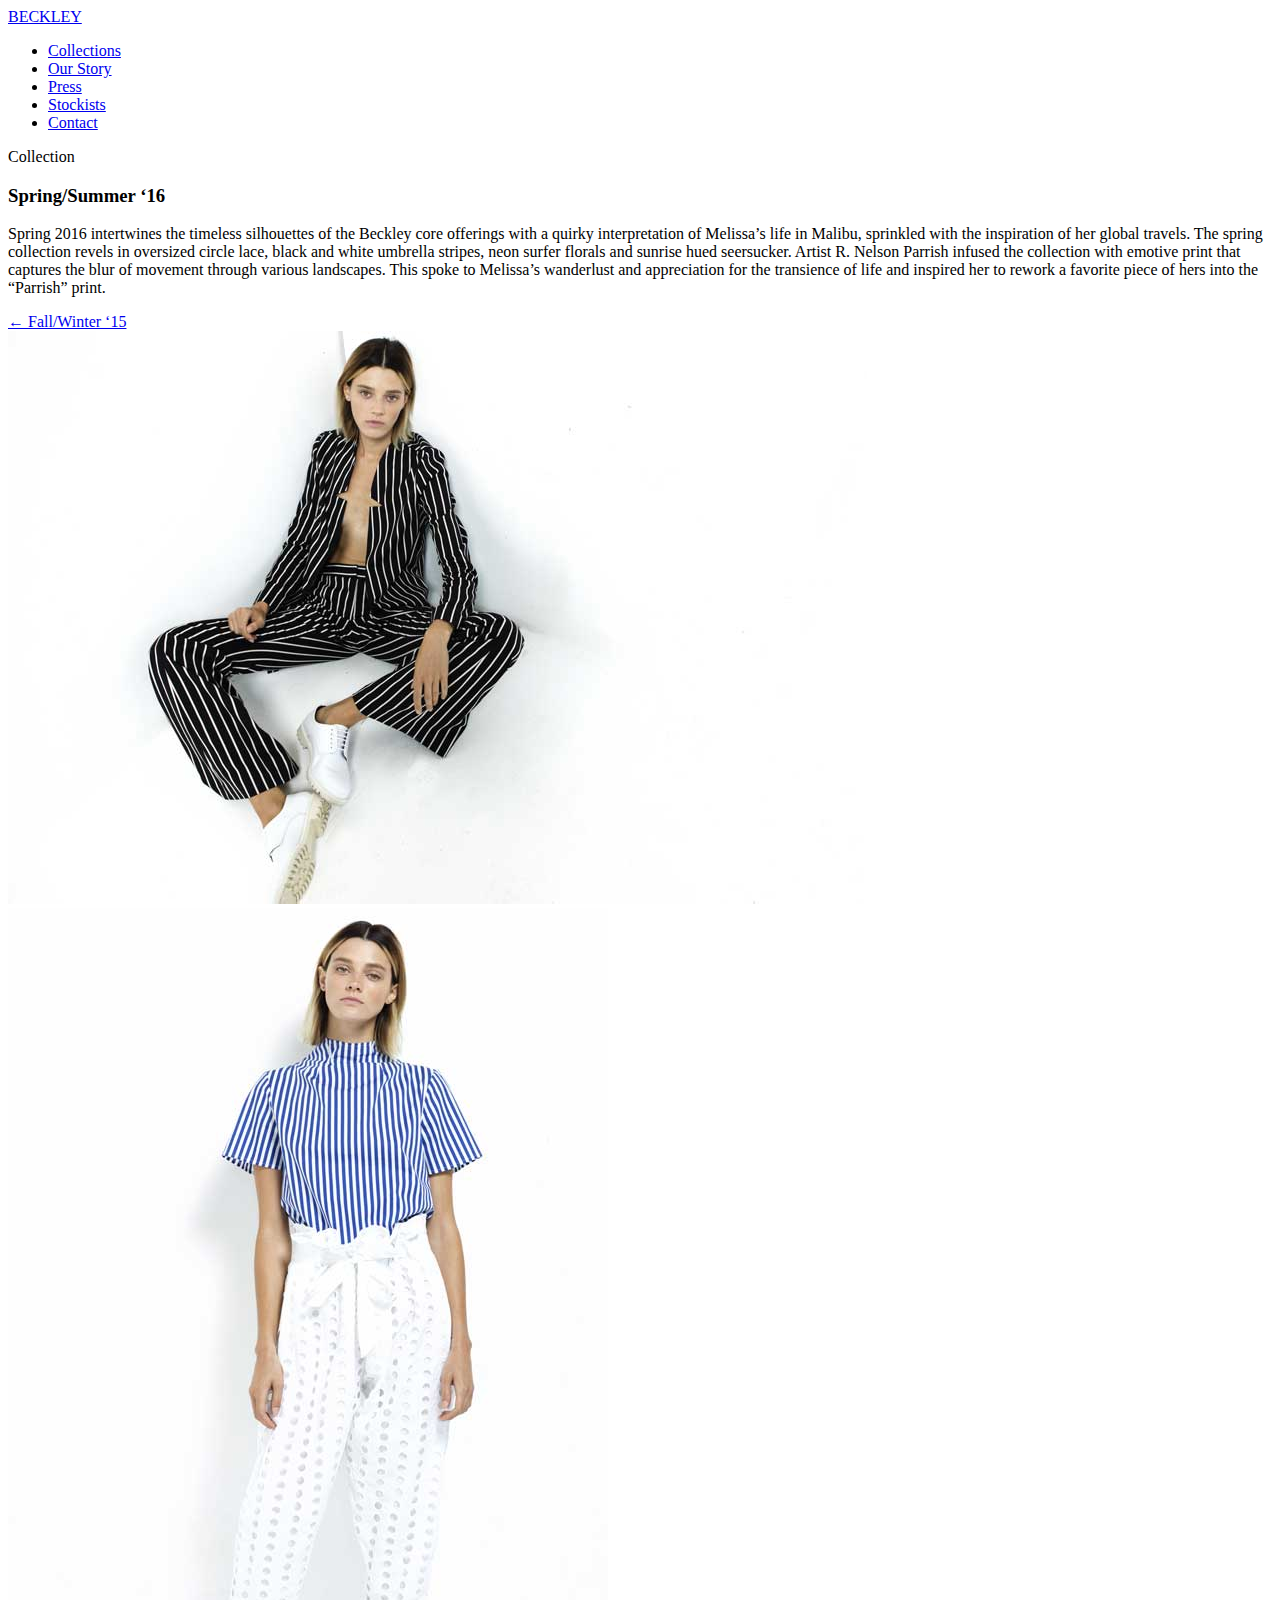
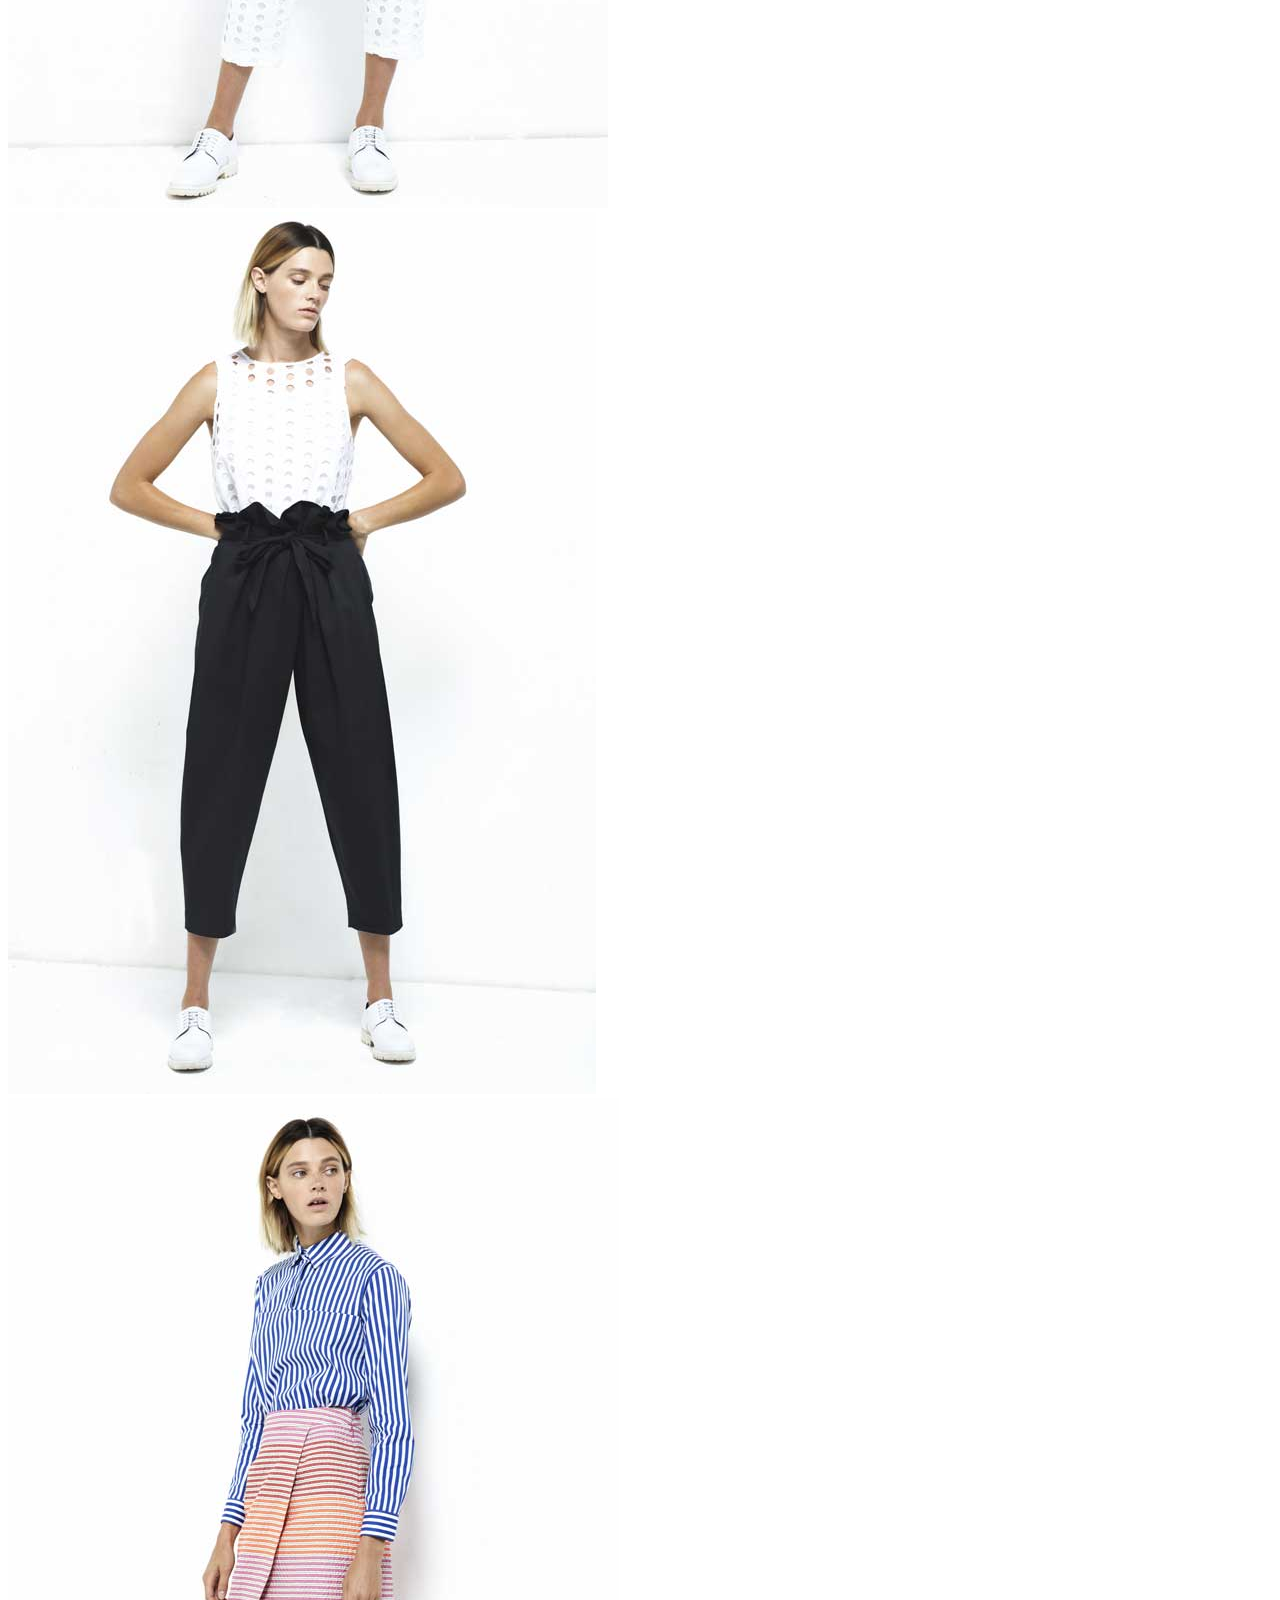
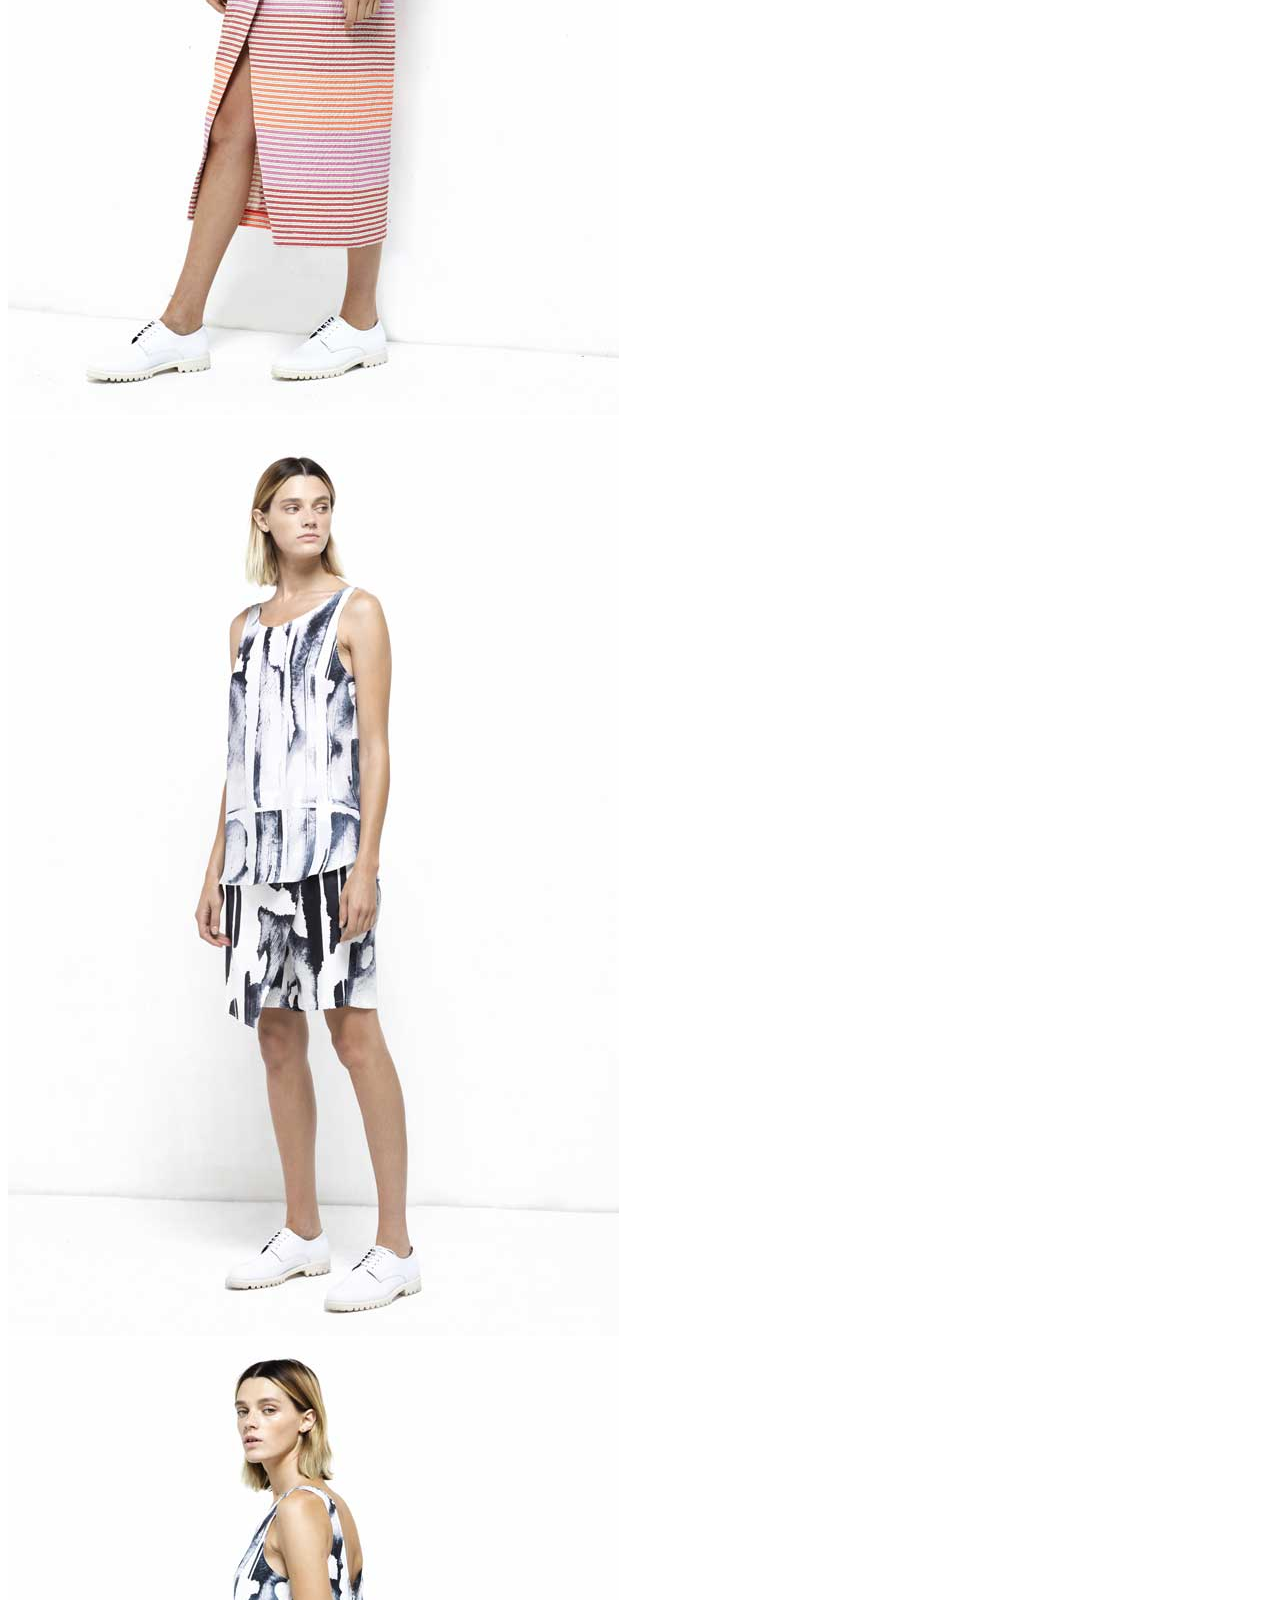
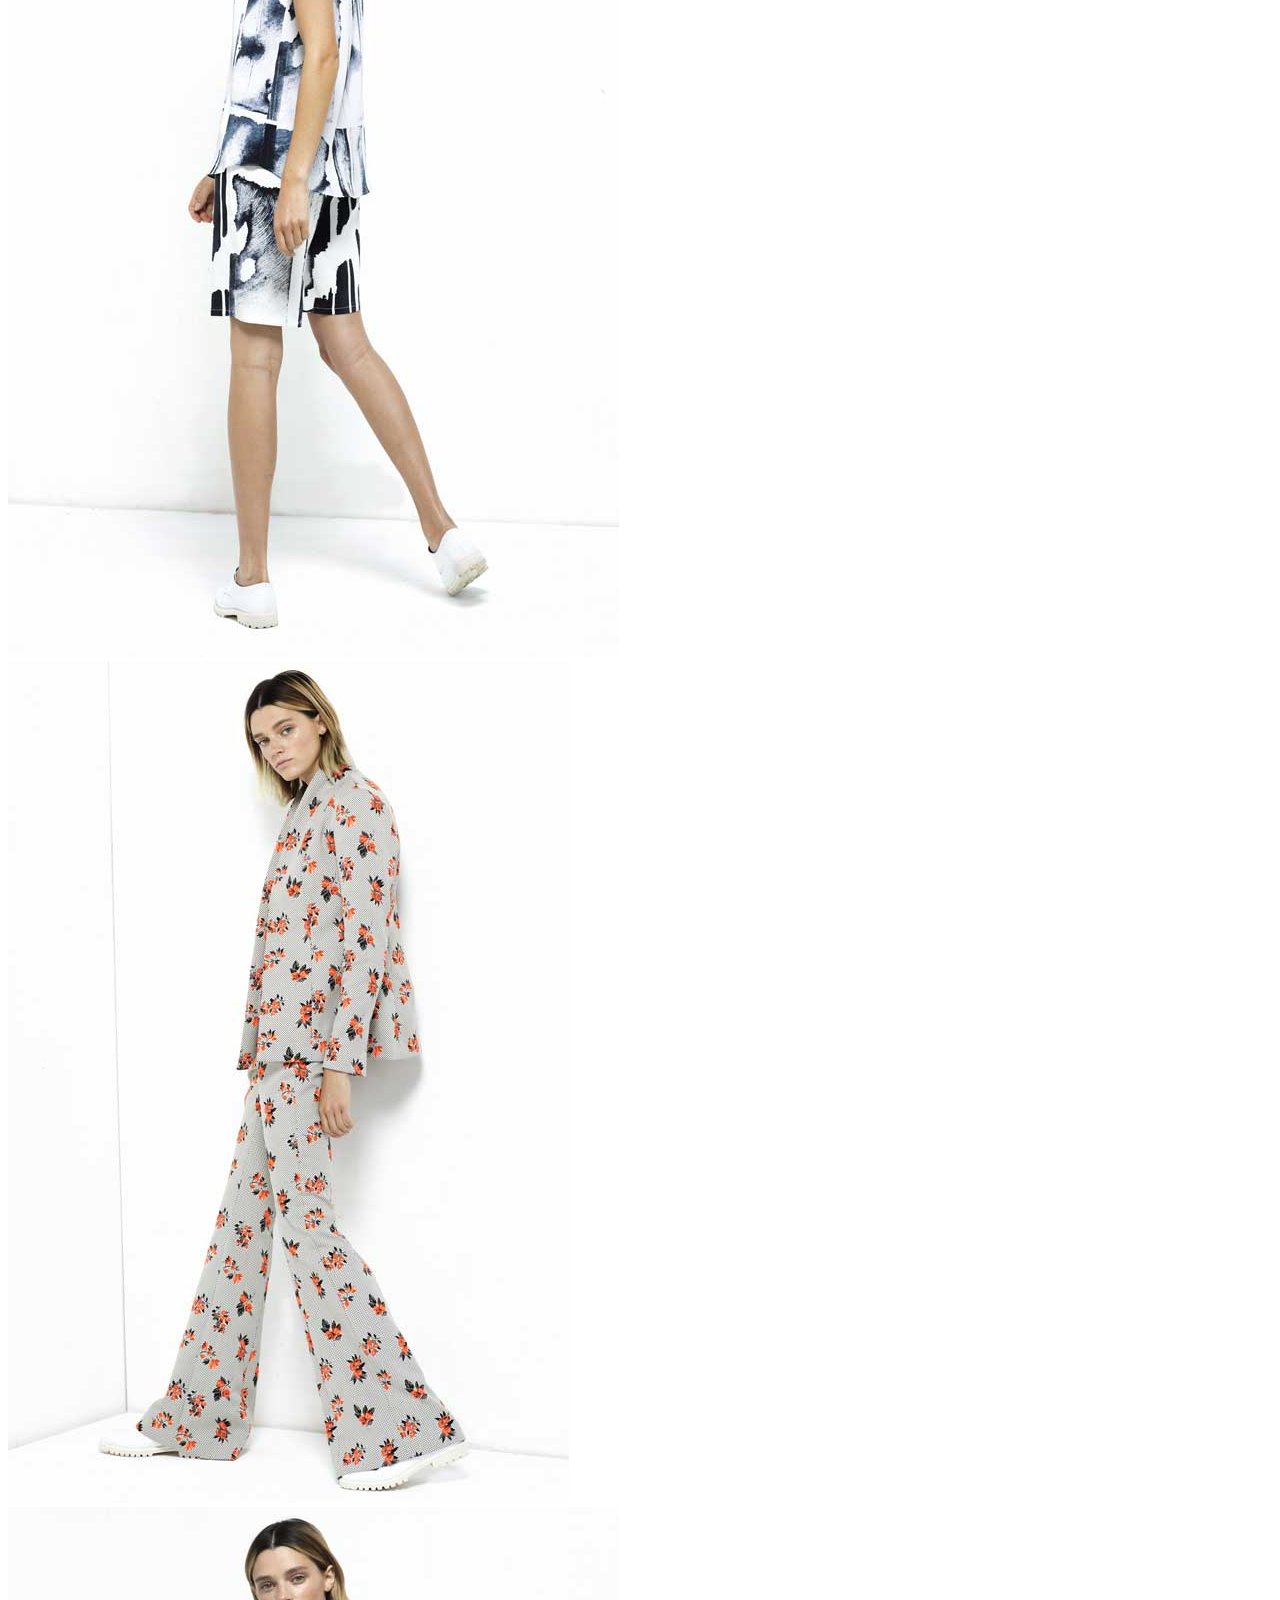
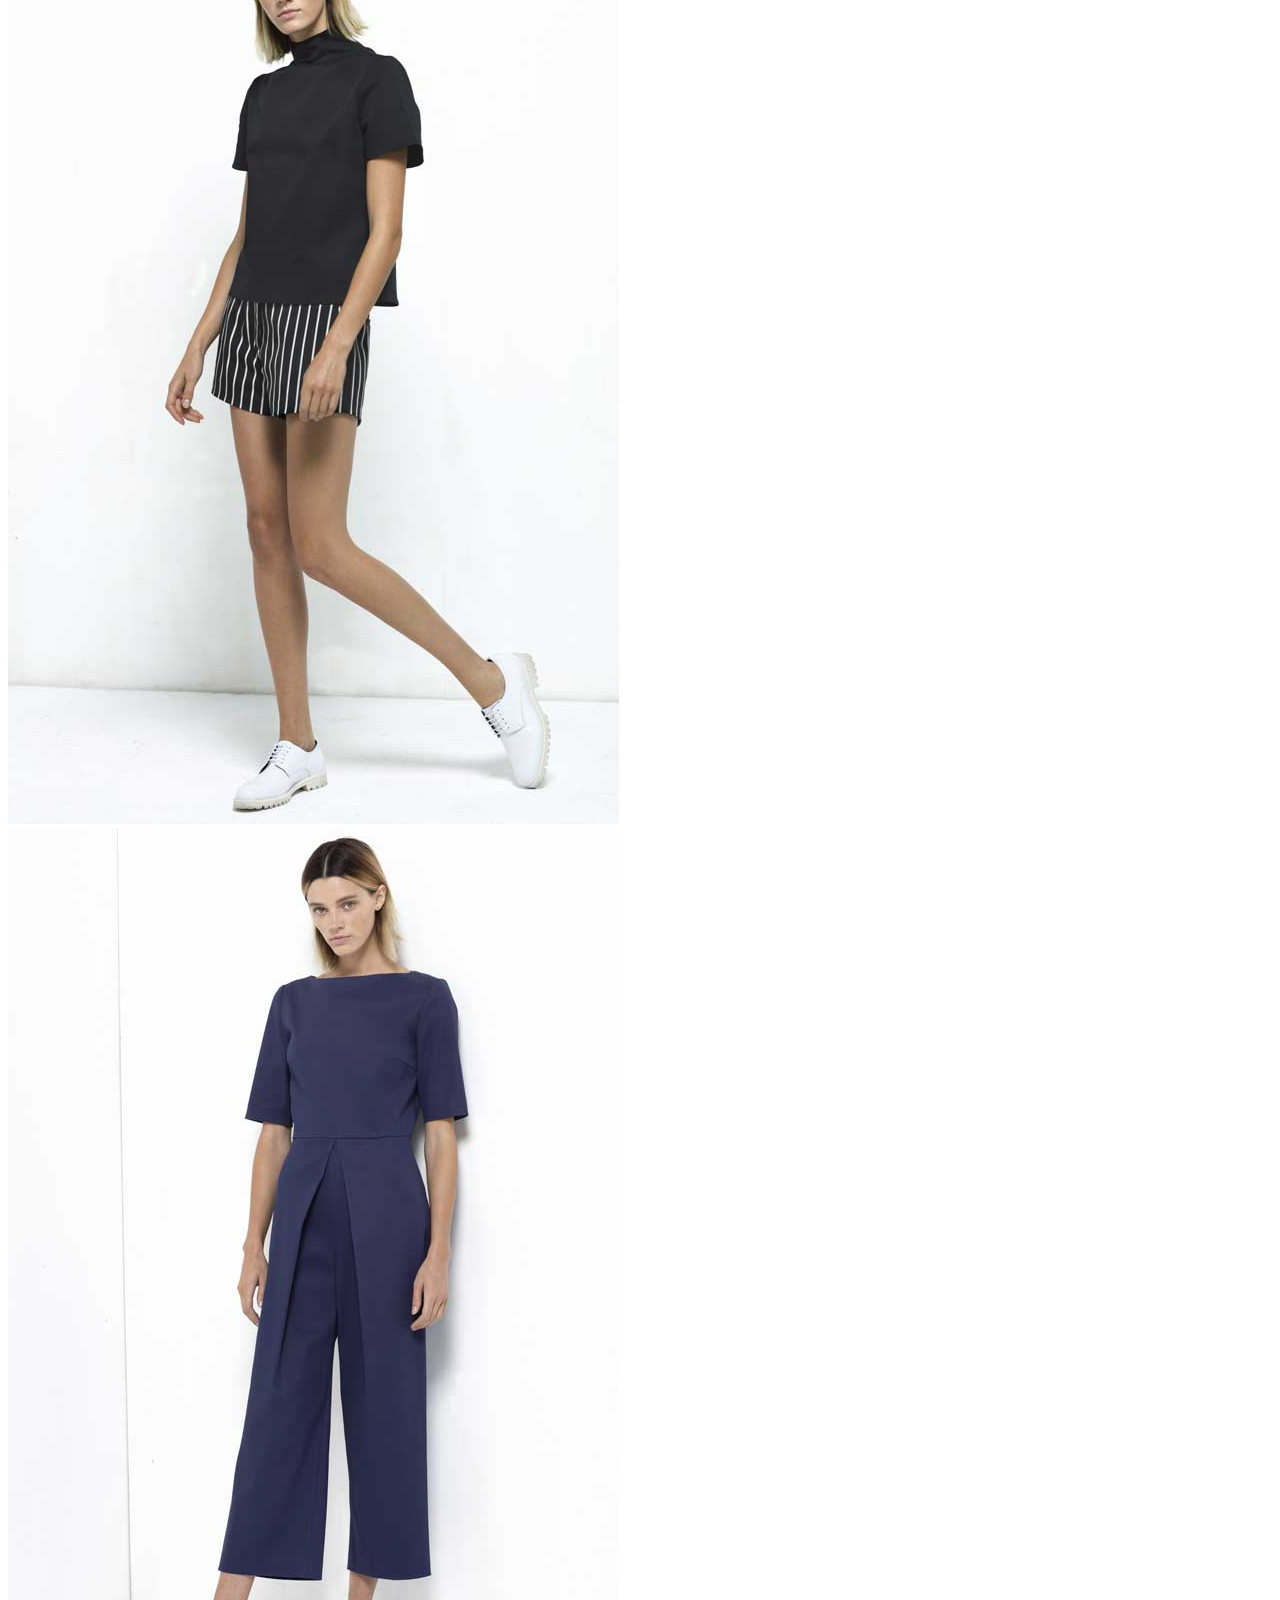
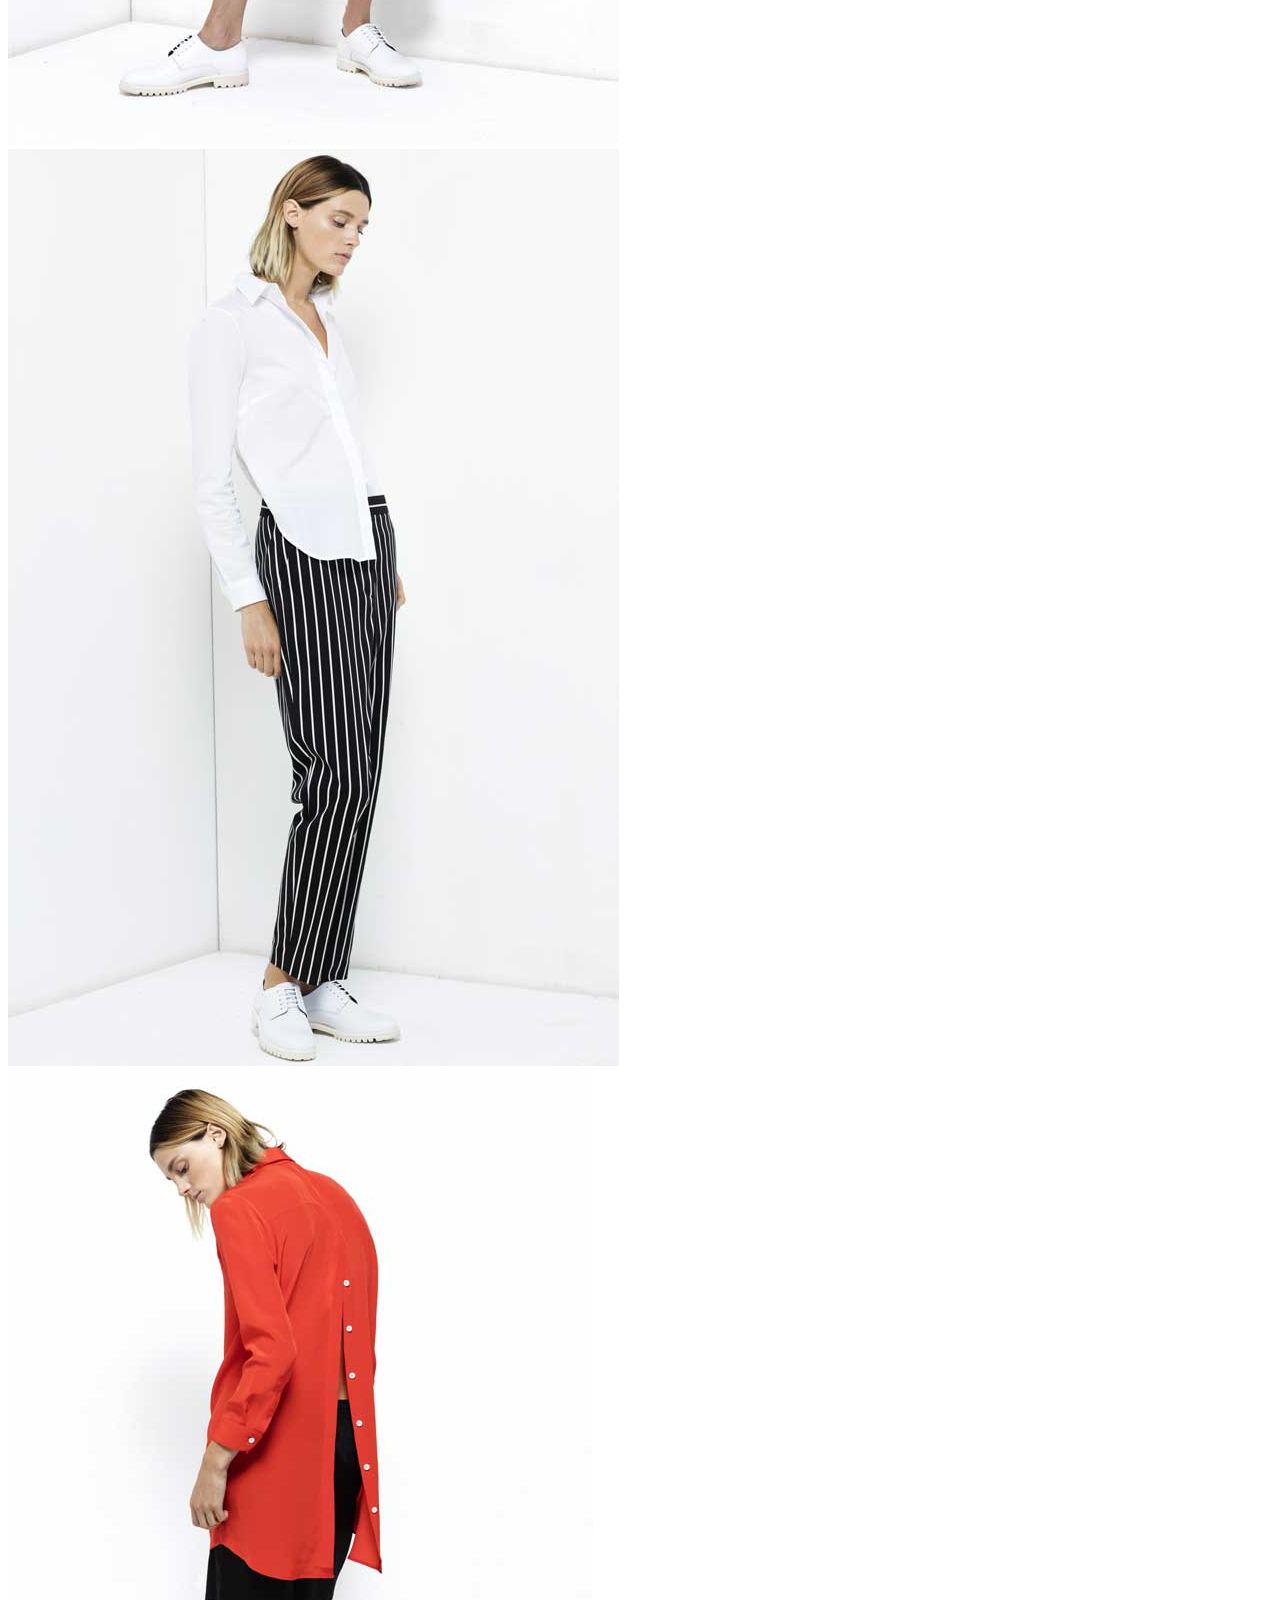
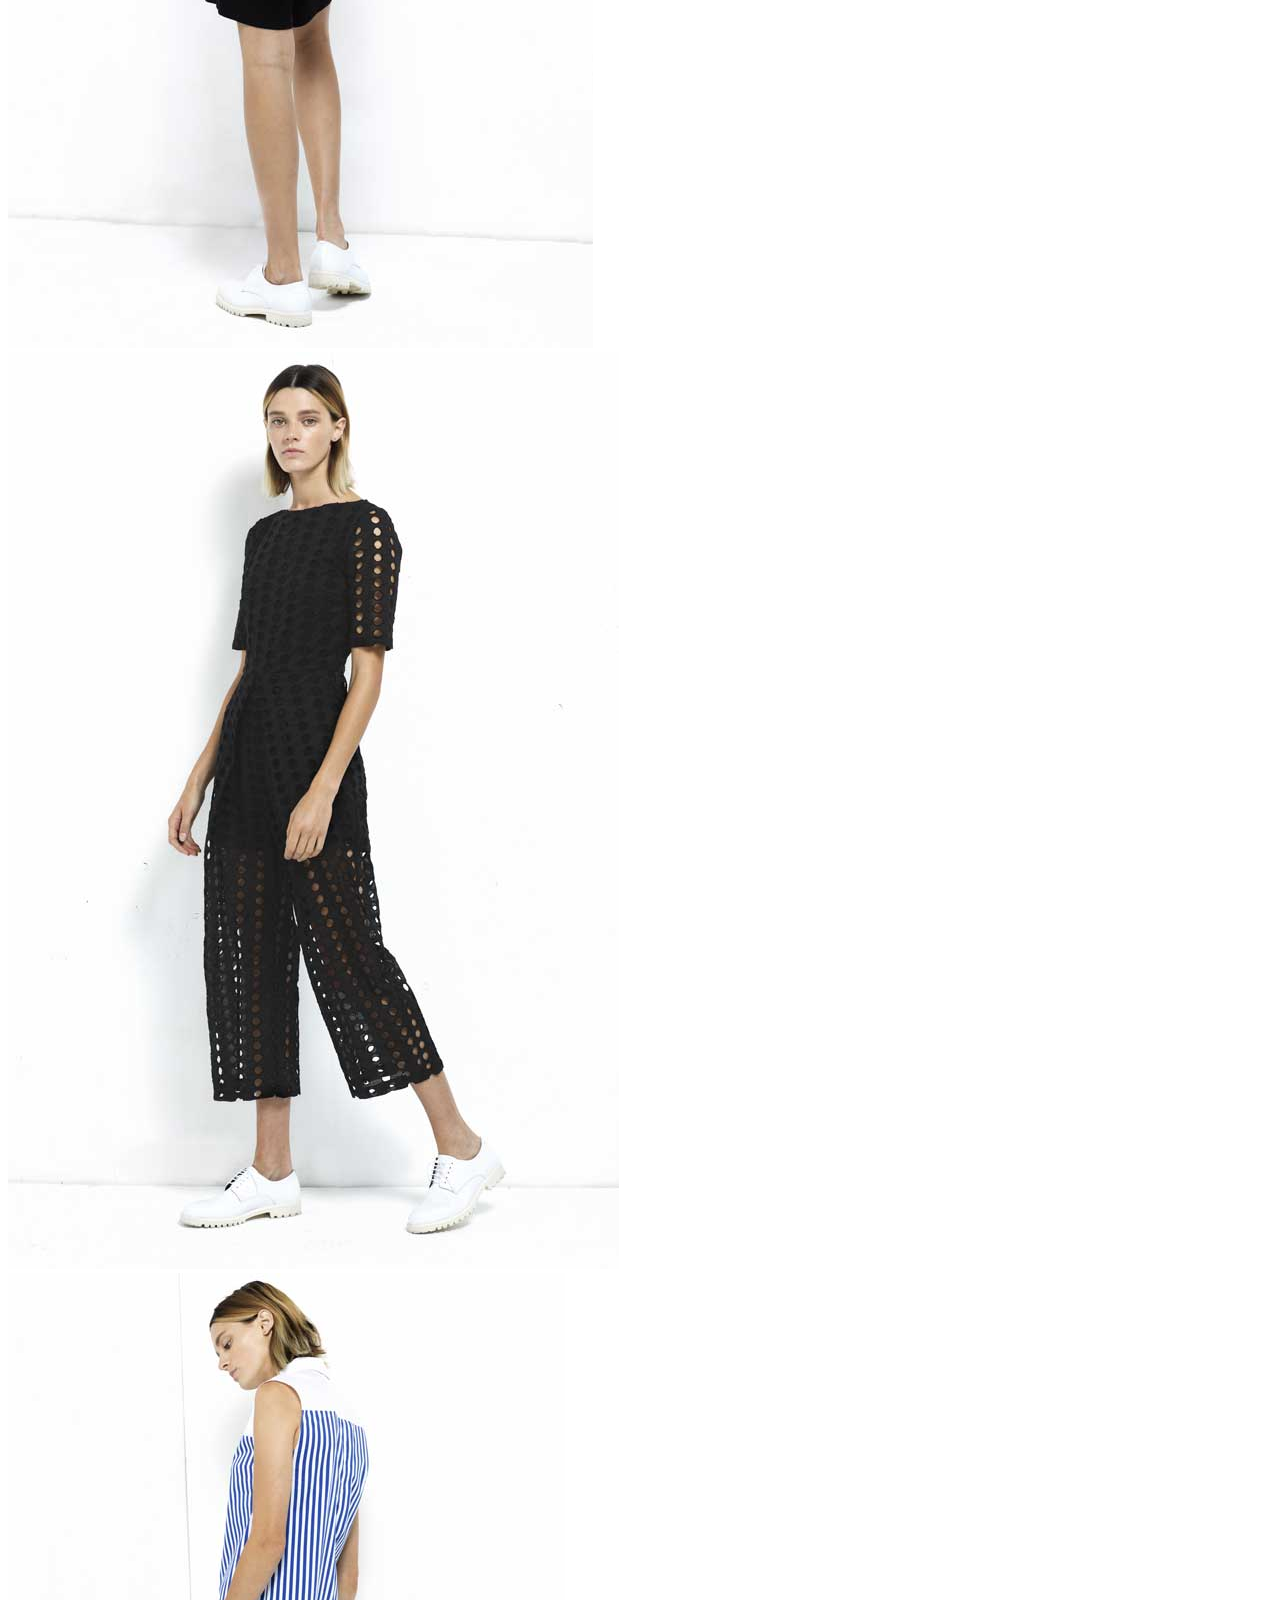
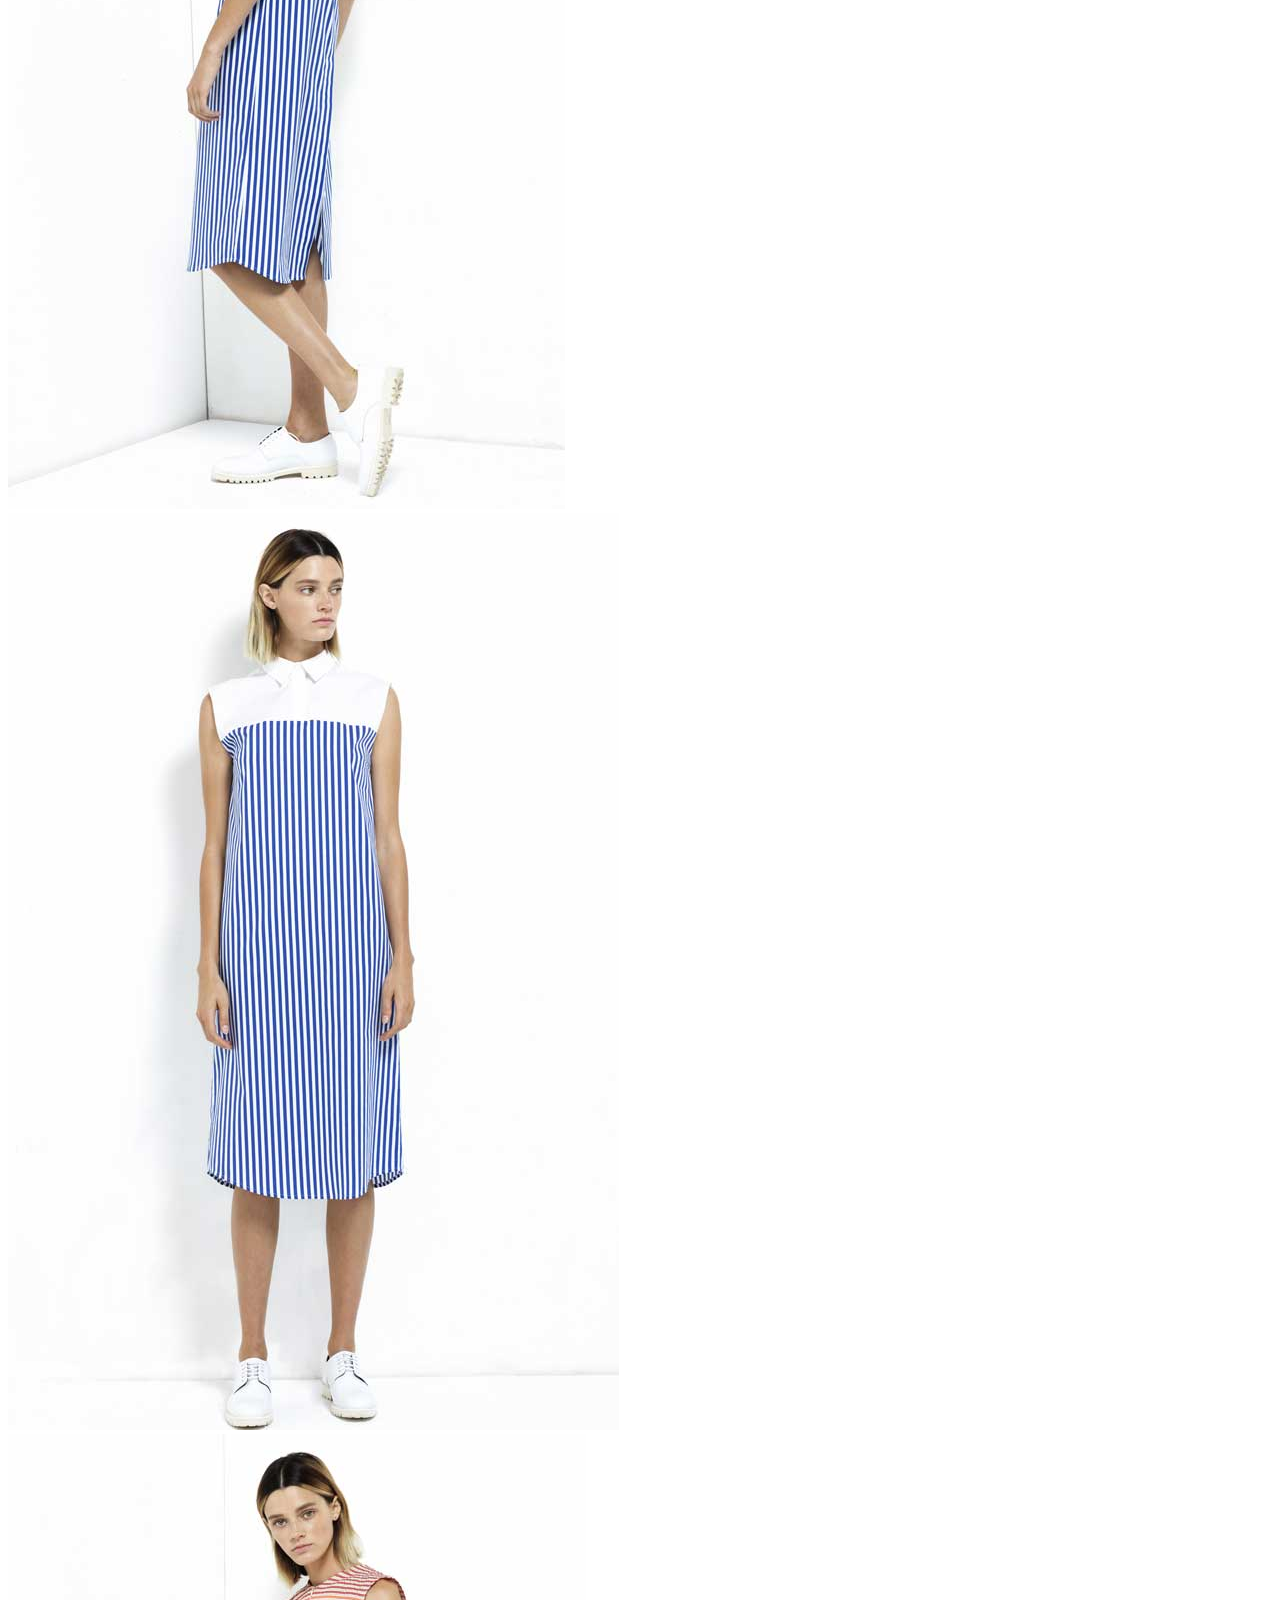
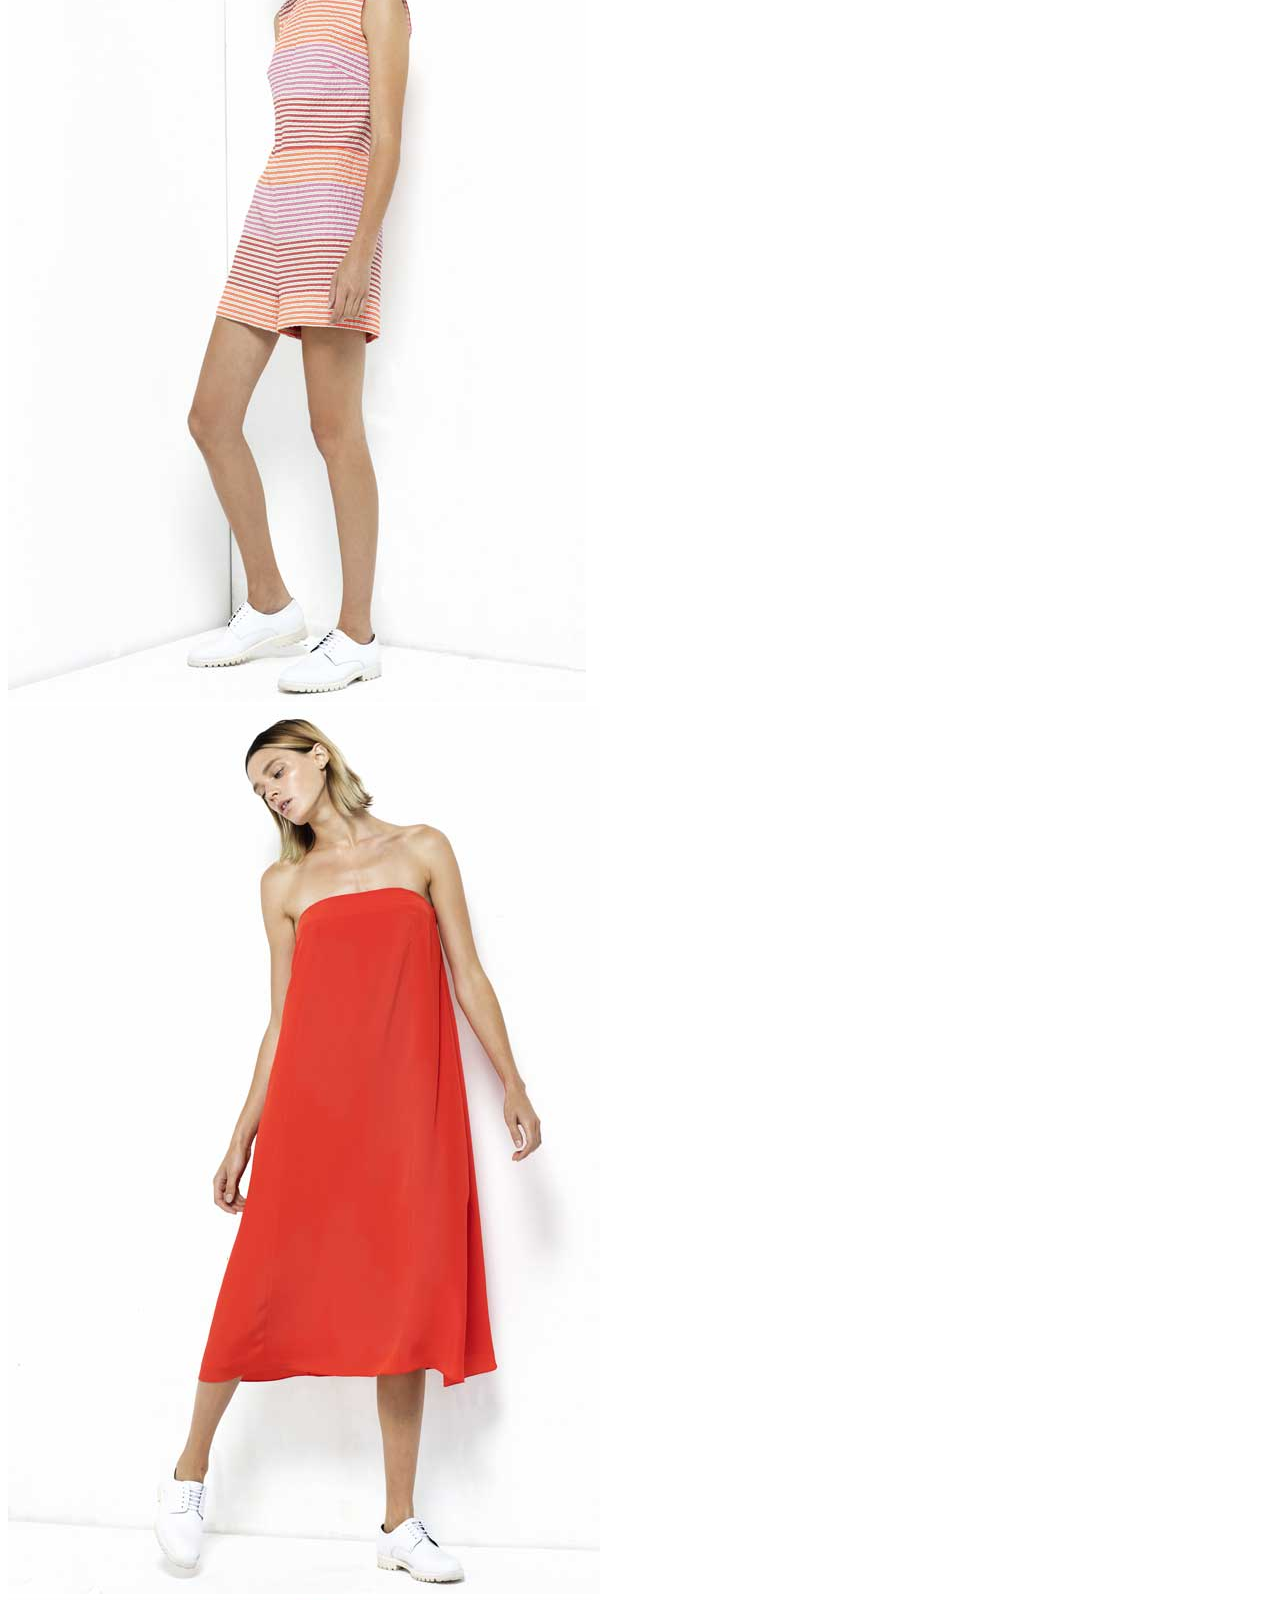
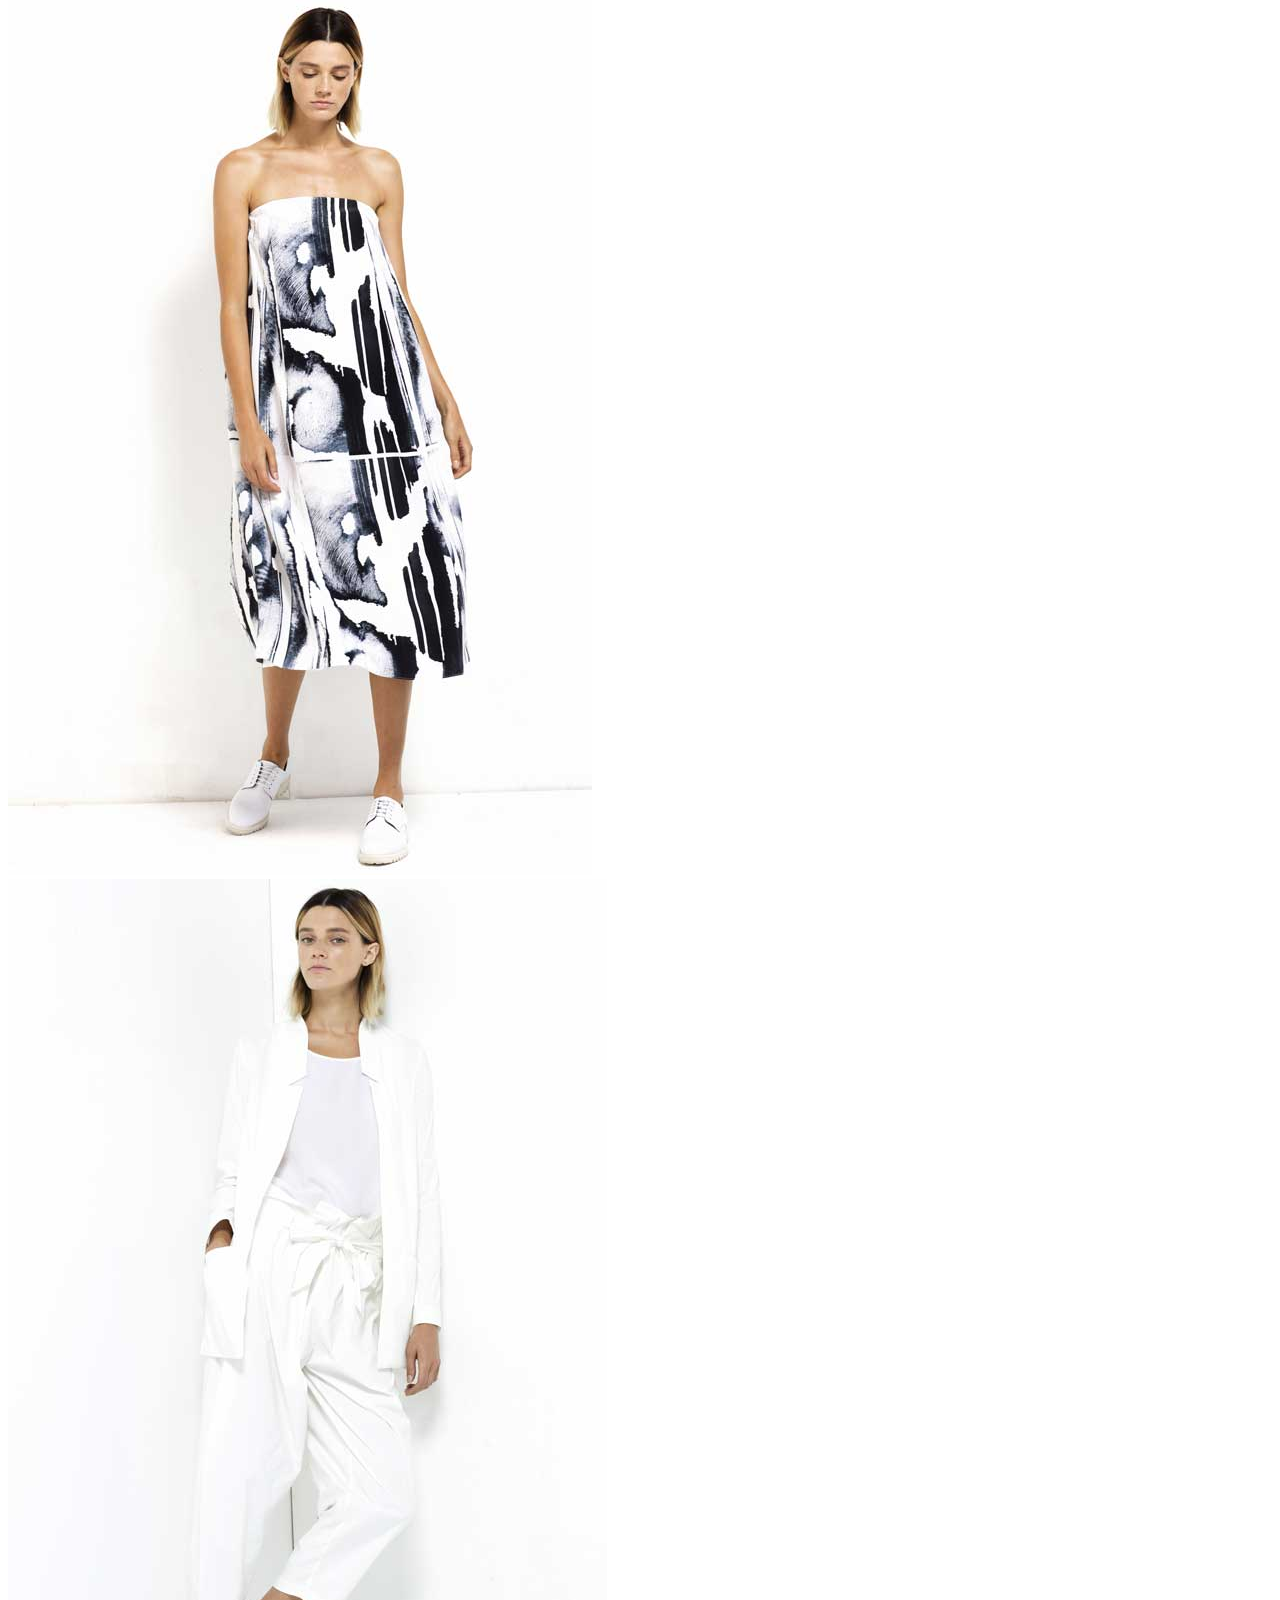
==== commit 4b05e4bb: "Update Link Locations" ====
--- a/collections/index.html
+++ b/collections/index.html
@@ -6,7 +6,7 @@
         <title>Beckley</title>
         <meta name="description" content="">
         <meta name="viewport" content="width=device-width, initial-scale=1">
-        <link rel="stylesheet" href="/styles/main.css">
+        <link rel="stylesheet" href="//beckleybrand.com/styles/main.css">
     </head>
     <body>
     <header data-top="background: rgba(255,255,255,0);" data-100="background: rgba(255,255,255,.6);" class="header">
@@ -181,8 +181,8 @@
 </footer>		</div>
         <script src="//ajax.googleapis.com/ajax/libs/jquery/1.11.2/jquery.min.js"></script>
         <script>window.jQuery || document.write('<script src="js/vendor/jquery-1.11.2.min.js"><\/script>')</script>
-        <script src="/scripts/plugins.js"></script>
-        <script src="/scripts/main.js"></script>
+        <script src="//beckleybrand.com/scripts/plugins.js"></script>
+        <script src="//beckleybrand.com/scripts/main.js"></script>
 
 	
 
